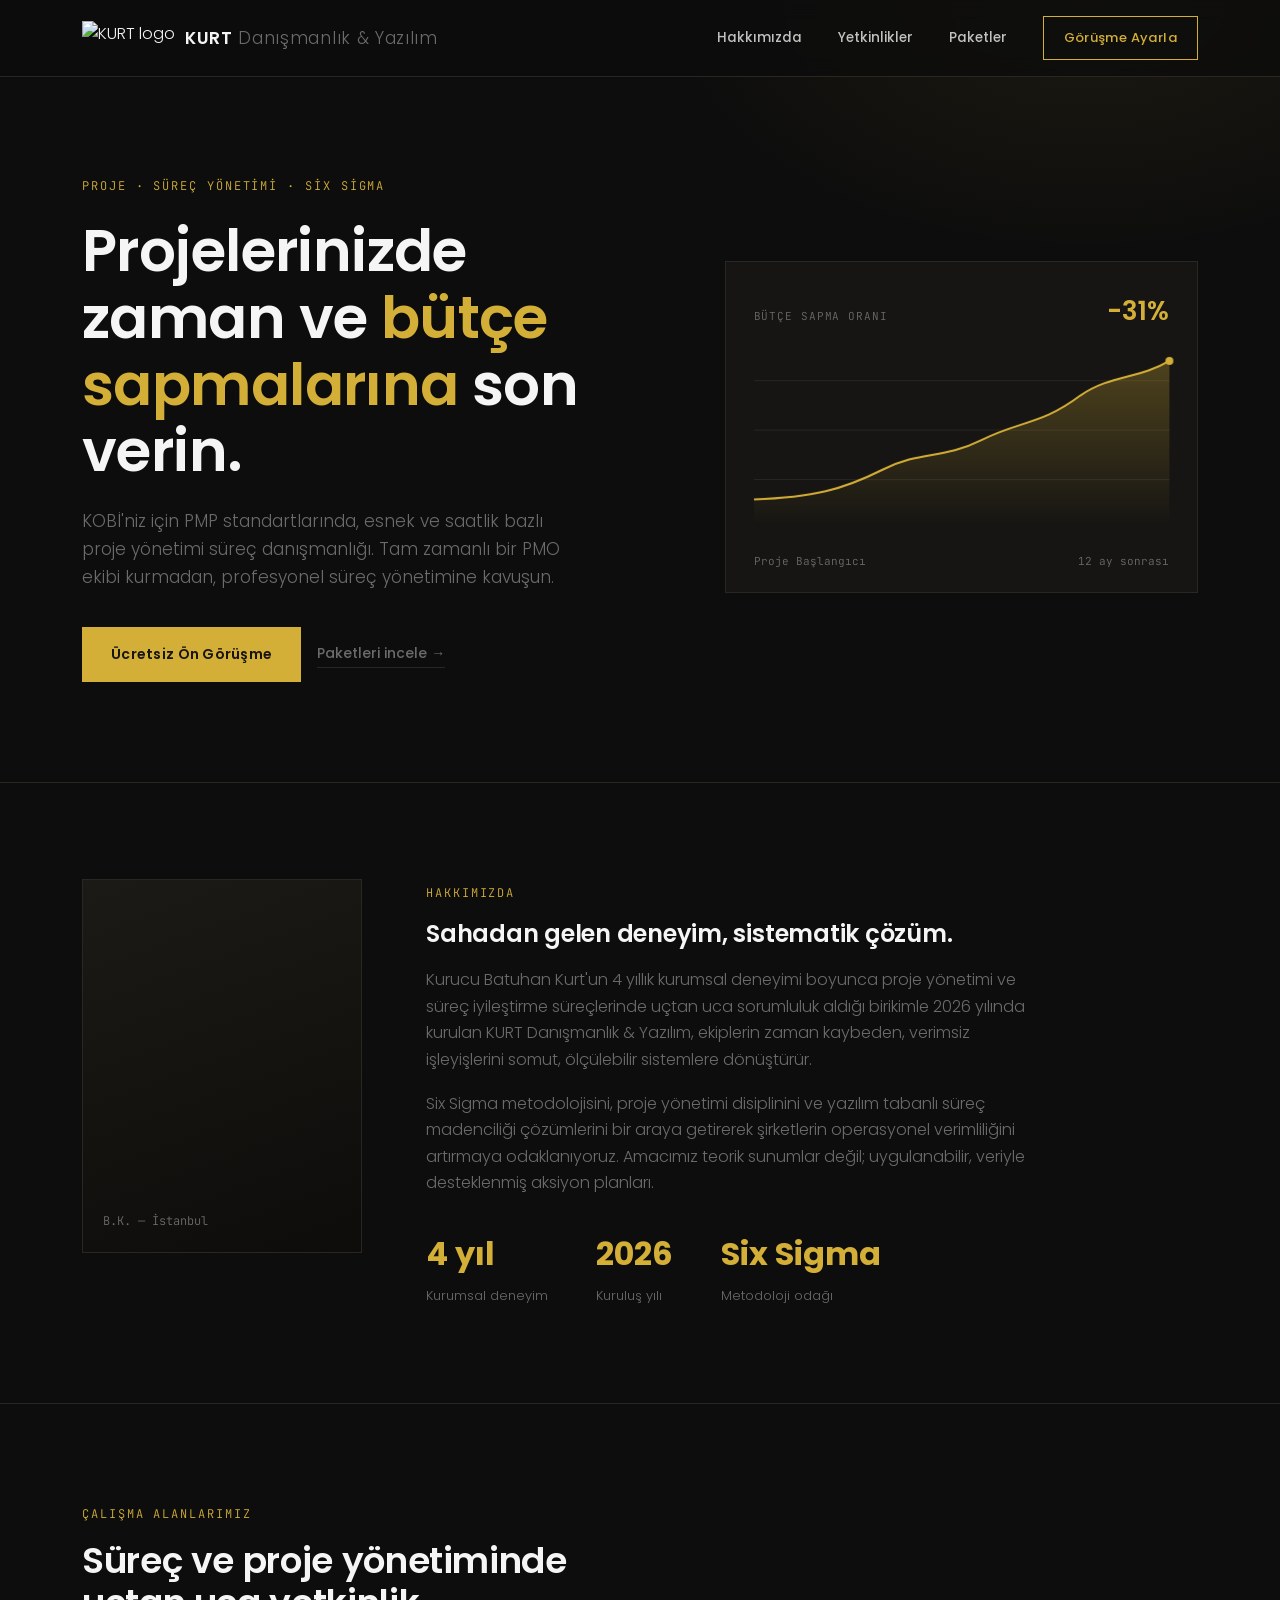
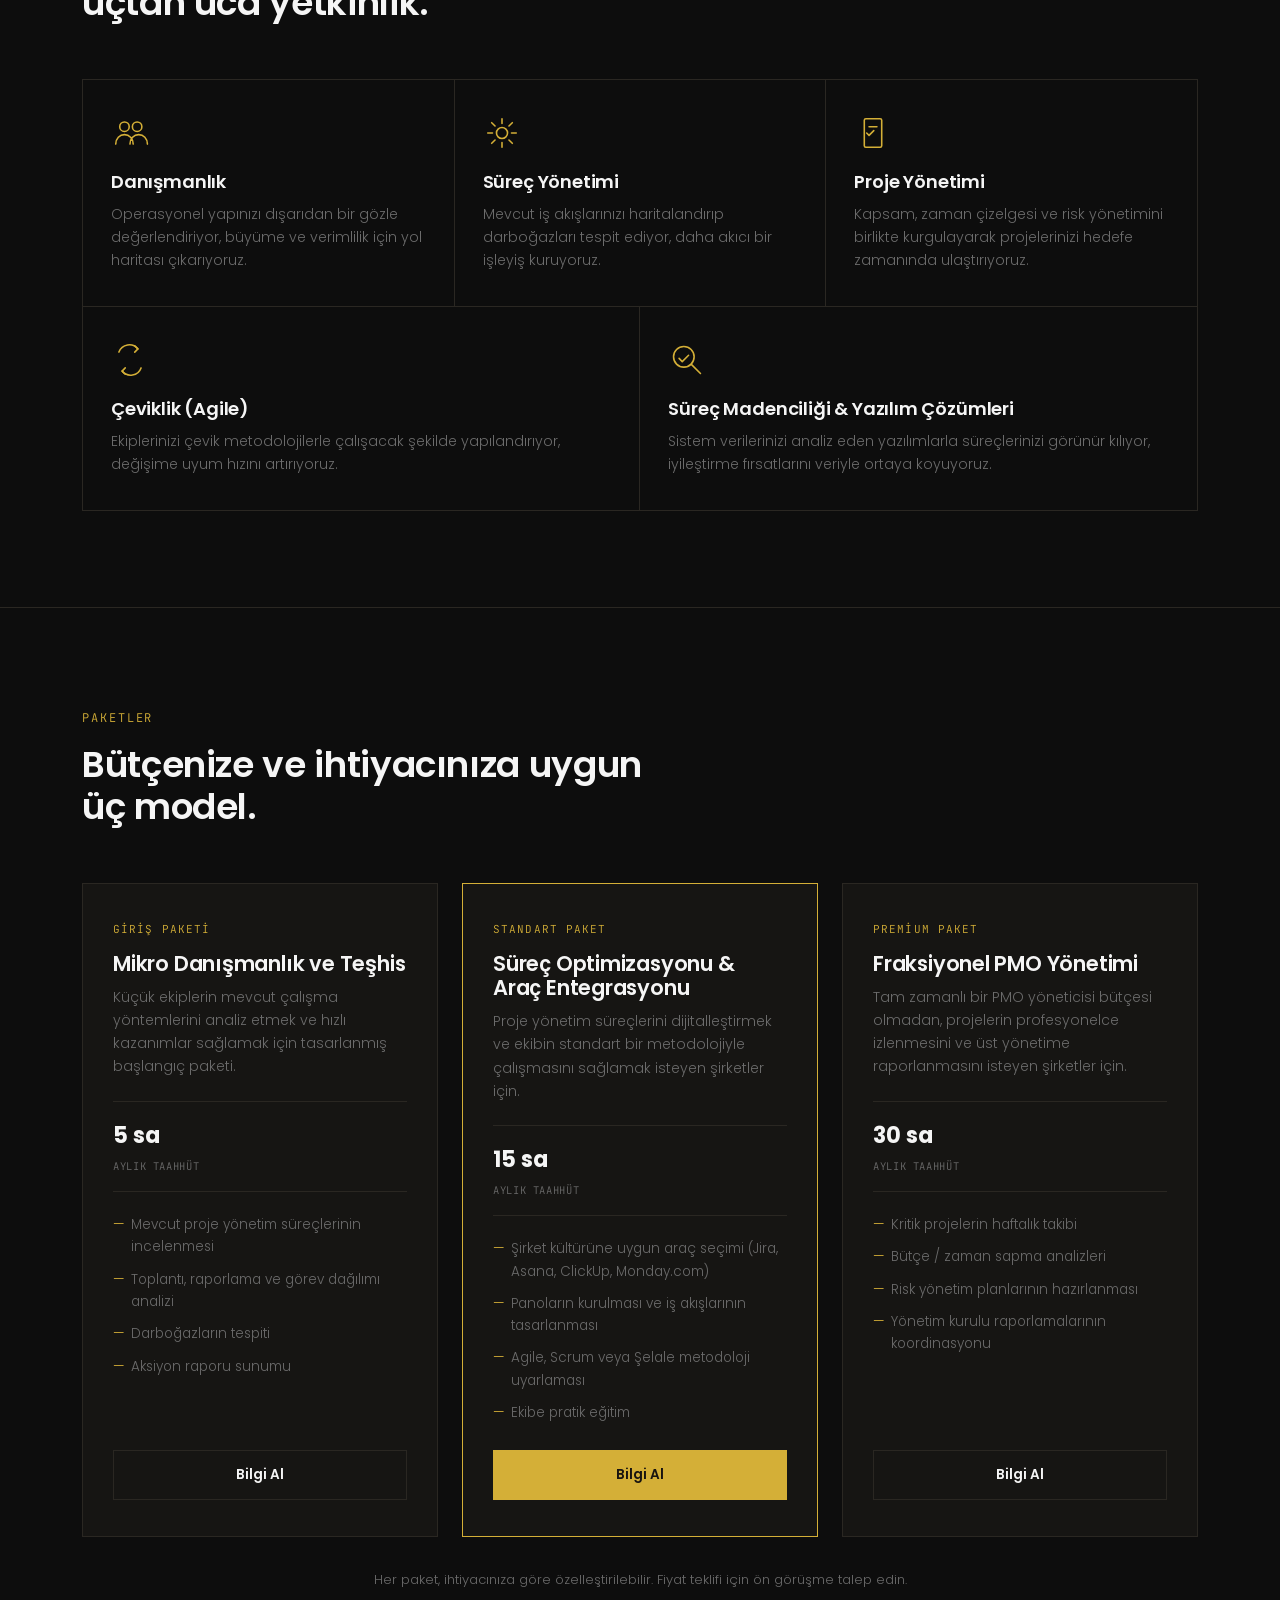
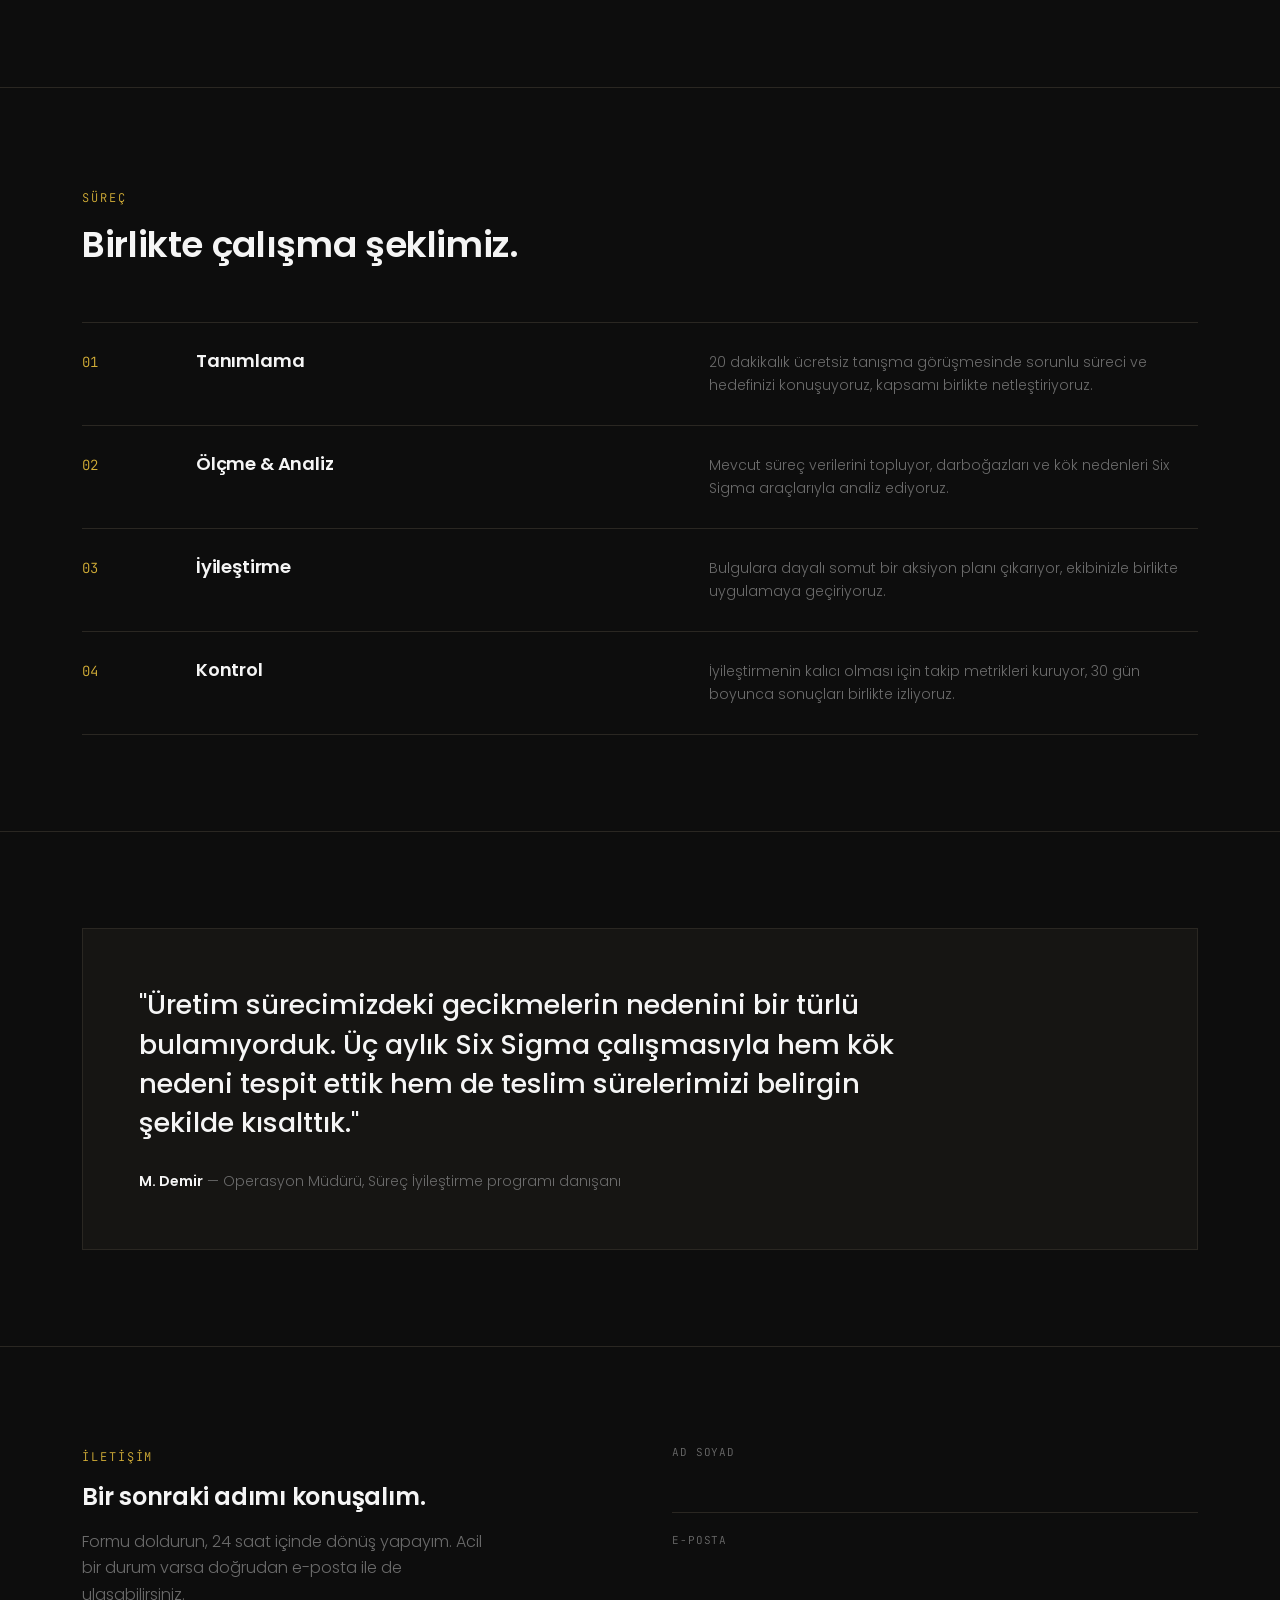
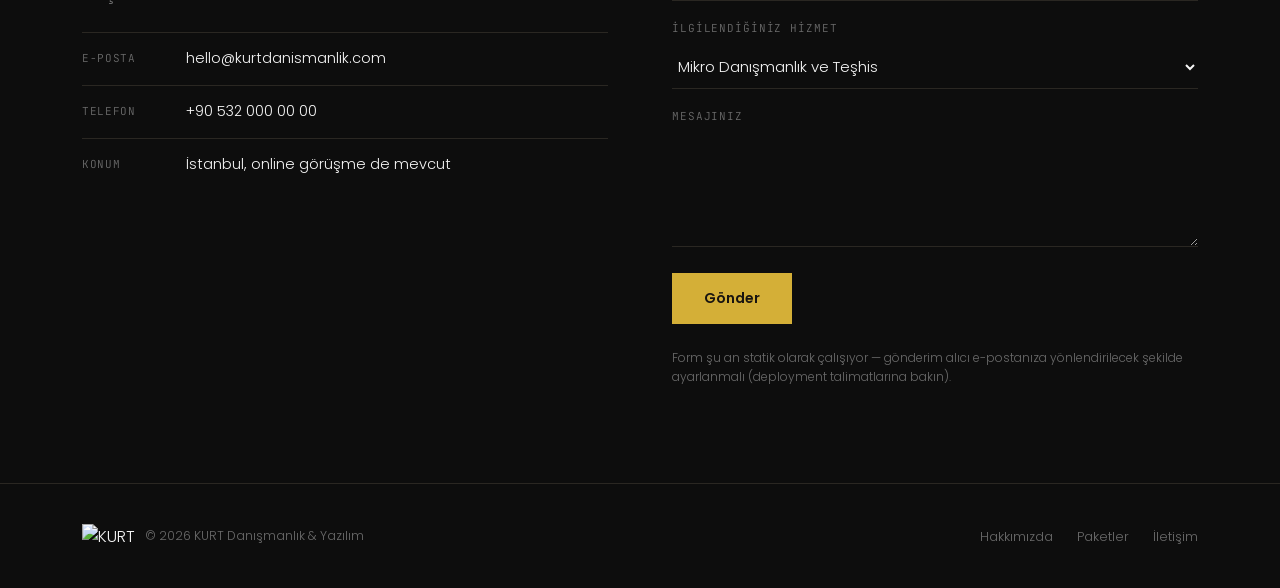
==== index.html @ 6101c5d2 "Add files via upload" ====
<!DOCTYPE html>
<html lang="tr">
<head>
<meta charset="UTF-8">
<meta name="viewport" content="width=device-width, initial-scale=1.0">
<title>KURT Danışmanlık & Yazılım | Proje, Süreç Yönetimi ve Six Sigma</title>
<meta name="description" content="KURT Danışmanlık & Yazılım — süreç yönetimi, proje yönetimi, çeviklik, süreç madenciliği ve yazılım çözümleriyle değer yaratıyoruz.">
<link rel="icon" type="image/png" href="assets/logo-mark.png">
<link rel="preconnect" href="https://fonts.googleapis.com">
<link rel="preconnect" href="https://fonts.gstatic.com" crossorigin>
<link href="https://fonts.googleapis.com/css2?family=Poppins:wght@300;400;500;600;700&family=JetBrains+Mono:wght@400;500&display=swap" rel="stylesheet">
<style>
  :root{
    --gold: #D4AF37;
    --gold-soft: rgba(212,175,55,0.14);
    --black: #0D0D0D;
    --bg-raised: #161513;
    --line: #2a2722;
    --gray: #6B6B6B;
    --white: #F5F5F5;
  }
  *{box-sizing:border-box; margin:0; padding:0;}
  html{scroll-behavior:smooth;}
  body{
    background:var(--black);
    color:var(--white);
    font-family:'Poppins', sans-serif;
    font-weight:300;
    font-size:16px;
    line-height:1.65;
    -webkit-font-smoothing:antialiased;
  }
  ::selection{ background:var(--gold-soft); color:var(--gold); }
  a{ color:inherit; text-decoration:none; }
  img{max-width:100%; display:block;}

  h1,h2,h3{
    font-family:'Poppins', sans-serif;
    font-weight:600;
    letter-spacing:-0.01em;
    line-height:1.15;
  }

  .wrap{ max-width:1180px; margin:0 auto; padding:0 32px; }
  .eyebrow{
    font-family:'JetBrains Mono', monospace;
    font-size:12px;
    letter-spacing:0.16em;
    text-transform:uppercase;
    color:var(--gold);
  }

  header{
    position:fixed; top:0; left:0; right:0; z-index:50;
    backdrop-filter: blur(10px);
    background:rgba(13,13,13,0.82);
    border-bottom:1px solid var(--line);
  }
  header .wrap{
    display:flex; align-items:center; justify-content:space-between;
    height:76px;
  }
  .logo-lockup{ display:flex; align-items:center; gap:10px; height:100%; }
  .logo-lockup img{ height:34px; width:auto; }
  nav{ display:flex; align-items:center; gap:36px; }
  nav a{
    font-size:13.5px; font-weight:500; color:var(--white);
    opacity:0.78;
    transition:opacity .2s;
  }
  nav a:hover{ opacity:1; }
  .nav-cta{
    border:1px solid var(--gold);
    color:var(--gold) !important;
    opacity:1 !important;
    padding:10px 20px;
    font-size:13px;
    letter-spacing:0.03em;
  }
  .nav-cta:hover{ background:var(--gold); color:var(--black) !important; }

  .hero{
    padding:172px 0 100px;
    position:relative;
    overflow:hidden;
    border-bottom:1px solid var(--line);
    background:
      radial-gradient(ellipse 700px 420px at 85% 0%, rgba(212,175,55,0.08), transparent 60%);
  }
  .hero-grid{
    display:grid; grid-template-columns:1.1fr 0.9fr; gap:64px; align-items:center;
  }
  .hero h1{
    font-size:clamp(36px,4.6vw,58px);
    margin:20px 0 22px;
  }
  .hero h1 em{ font-style:normal; color:var(--gold); }
  .hero p.lede{
    color:var(--gray); font-size:17px; max-width:480px; margin-bottom:36px; font-weight:300;
  }
  .btn-row{ display:flex; gap:16px; align-items:center; flex-wrap:wrap; }
  .btn-primary{
    background:var(--gold); color:#181410;
    padding:15px 28px; font-size:14px; font-weight:600;
    letter-spacing:0.02em;
    display:inline-block;
    border:1px solid var(--gold);
    transition:transform .15s, box-shadow .15s;
  }
  .btn-primary:hover{ transform:translateY(-2px); box-shadow:0 8px 22px -8px rgba(212,175,55,0.6); }
  .btn-ghost{ font-size:14px; font-weight:500; color:var(--gray); border-bottom:1px solid var(--line); padding-bottom:2px; }
  .btn-ghost:hover{ color:var(--white); border-color:var(--gray); }

  .traj-card{
    background:var(--bg-raised);
    border:1px solid var(--line);
    padding:28px 28px 22px;
  }
  .traj-head{ display:flex; justify-content:space-between; align-items:baseline; margin-bottom:18px;}
  .traj-head .label{ font-family:'JetBrains Mono',monospace; font-size:11px; color:var(--gray); letter-spacing:0.08em; text-transform:uppercase;}
  .traj-head .val{ font-family:'Poppins',sans-serif; font-weight:600; font-size:26px; color:var(--gold); }
  svg#trajSvg{ width:100%; height:auto; overflow:visible; }
  .traj-path{
    fill:none; stroke:var(--gold); stroke-width:2;
    stroke-dasharray:600; stroke-dashoffset:600;
    animation: draw 2.2s 0.4s cubic-bezier(.4,0,.2,1) forwards;
  }
  .traj-fill{ opacity:0; animation: fadein 1s 1.8s forwards; }
  @keyframes draw{ to{ stroke-dashoffset:0; } }
  @keyframes fadein{ to{ opacity:1; } }
  .traj-dot{ fill:var(--gold); opacity:0; animation: fadein .4s 2.3s forwards; }
  .traj-foot{ display:flex; justify-content:space-between; margin-top:14px; font-family:'JetBrains Mono',monospace; font-size:11px; color:var(--gray); }

  @media (prefers-reduced-motion: reduce){
    .traj-path{ animation:none; stroke-dashoffset:0; }
    .traj-fill, .traj-dot{ animation:none; opacity:1; }
  }

  section{ padding:96px 0; border-bottom:1px solid var(--line); }
  .sec-head{ max-width:560px; margin-bottom:56px; }
  .sec-head h2{ font-size:clamp(26px,3.1vw,36px); margin-top:14px; }

  .about-grid{ display:grid; grid-template-columns:280px 1fr; gap:64px; }
  .about-grid .portrait{
    aspect-ratio:3/4; background:linear-gradient(160deg, #1c1a16, #0d0c0a);
    border:1px solid var(--line);
    display:flex; align-items:flex-end; padding:20px;
    font-family:'JetBrains Mono',monospace; font-size:12px; color:var(--gray);
  }
  .about-copy p{ color:var(--gray); margin-bottom:18px; max-width:620px; font-weight:300; }
  .stat-row{ display:flex; gap:48px; margin-top:32px; flex-wrap:wrap; }
  .stat .num{ font-family:'Poppins',sans-serif; font-weight:700; font-size:32px; color:var(--gold); }
  .stat .lab{ font-size:13px; color:var(--gray); margin-top:4px; }

  .services-grid{
    display:grid; grid-template-columns:repeat(3,1fr); gap:1px;
    background:var(--line); border:1px solid var(--line);
  }
  @media (min-width:881px){
    .services-grid{ grid-template-columns:repeat(6,1fr); }
    .services-grid .service-card:nth-child(1),
    .services-grid .service-card:nth-child(2),
    .services-grid .service-card:nth-child(3){ grid-column: span 2; }
    .services-grid .service-card:nth-child(4),
    .services-grid .service-card:nth-child(5){ grid-column: span 3; }
  }
  .service-card{ background:var(--black); padding:34px 28px; transition:background .25s; }
  .service-card:hover{ background:var(--bg-raised); }
  .service-card .icon{ width:38px; height:38px; margin-bottom:20px; }
  .service-card .icon svg{ width:100%; height:100%; }
  .service-card h3{ font-size:18px; margin-bottom:10px; font-weight:600; }
  .service-card p{ color:var(--gray); font-size:14px; font-weight:300; }

  .packages-grid{
    display:grid; grid-template-columns:repeat(3,1fr); gap:24px;
  }
  .pkg-card{
    border:1px solid var(--line); background:var(--bg-raised);
    padding:36px 30px; display:flex; flex-direction:column;
    transition:border-color .25s, transform .25s;
  }
  .pkg-card:hover{ border-color:var(--gold); transform:translateY(-4px); }
  .pkg-card.featured{ border-color:var(--gold); position:relative; }
  .pkg-card .pkg-tag{
    font-family:'JetBrains Mono',monospace; font-size:11px; letter-spacing:0.1em;
    text-transform:uppercase; color:var(--gold); margin-bottom:14px;
  }
  .pkg-card h3{ font-size:21px; margin-bottom:10px; }
  .pkg-card .pkg-desc{ color:var(--gray); font-size:14px; font-weight:300; margin-bottom:22px; }
  .pkg-card .pkg-meta{
    display:flex; gap:18px; padding:16px 0; border-top:1px solid var(--line); border-bottom:1px solid var(--line);
    margin-bottom:22px;
  }
  .pkg-card .pkg-meta div{ flex:1; }
  .pkg-card .pkg-meta .m-num{ font-family:'Poppins',sans-serif; font-weight:700; font-size:22px; color:var(--white); }
  .pkg-card .pkg-meta .m-lab{ font-family:'JetBrains Mono',monospace; font-size:10.5px; text-transform:uppercase; letter-spacing:0.06em; color:var(--gray); margin-top:4px; }
  .pkg-card ul{ list-style:none; display:flex; flex-direction:column; gap:10px; margin-bottom:26px; flex:1; }
  .pkg-card ul li{ font-size:13.5px; color:var(--gray); font-weight:300; padding-left:18px; position:relative; }
  .pkg-card ul li::before{ content:"—"; position:absolute; left:0; color:var(--gold); }
  .pkg-card .pkg-cta{
    text-align:center; padding:13px 0; font-size:13.5px; font-weight:600;
    border:1px solid var(--line); color:var(--white); transition:all .2s;
  }
  .pkg-card .pkg-cta:hover{ background:var(--gold); border-color:var(--gold); color:#181410; }
  .pkg-card.featured .pkg-cta{ background:var(--gold); border-color:var(--gold); color:#181410; }
  .pkg-note{ margin-top:32px; font-size:13px; color:var(--gray); font-weight:300; text-align:center; }

  @media (max-width:880px){
    .packages-grid{ grid-template-columns:1fr; }
  }

  .proc-row{
    display:grid; grid-template-columns:90px 1fr 1fr; gap:24px;
    padding:28px 0; border-top:1px solid var(--line);
    align-items:start;
  }
  .process-list .proc-row:last-child{ border-bottom:1px solid var(--line); }
  .proc-row .pnum{ font-family:'JetBrains Mono',monospace; color:var(--gold); font-size:14px; }
  .proc-row h3{ font-size:18px; font-weight:600; }
  .proc-row p{ color:var(--gray); font-size:14px; font-weight:300; }

  .testi{ background:var(--bg-raised); border:1px solid var(--line); padding:56px; position:relative; }
  .testi blockquote{
    font-family:'Poppins',sans-serif; font-weight:500; font-size:clamp(20px,2.4vw,27px);
    line-height:1.45; max-width:780px;
  }
  .testi cite{ display:block; margin-top:28px; font-style:normal; font-size:14px; color:var(--gray); font-weight:300; }
  .testi cite b{ color:var(--white); font-weight:600; }

  .contact-grid{ display:grid; grid-template-columns:1fr 1fr; gap:64px; }
  .contact-info p{ color:var(--gray); margin-bottom:24px; max-width:420px; font-weight:300; }
  .contact-info .row{ display:flex; gap:14px; font-size:14.5px; padding:14px 0; border-top:1px solid var(--line); font-weight:300; }
  .contact-info .row span{ color:var(--gray); width:90px; flex-shrink:0; font-family:'JetBrains Mono',monospace; font-size:11px; text-transform:uppercase; letter-spacing:0.06em; padding-top:2px;}

  form{ display:flex; flex-direction:column; gap:18px; }
  .field{ display:flex; flex-direction:column; gap:8px; }
  .field label{ font-family:'JetBrains Mono',monospace; font-size:11px; text-transform:uppercase; letter-spacing:0.08em; color:var(--gray); }
  .field input, .field textarea, .field select{
    background:transparent; border:none; border-bottom:1px solid var(--line);
    color:var(--white); font-family:'Poppins',sans-serif; font-weight:300; font-size:15px;
    padding:10px 2px; outline:none; transition:border-color .2s;
    resize:vertical;
  }
  .field input:focus, .field textarea:focus, .field select:focus{ border-color:var(--gold); }
  .field select{ background:var(--black); }
  form button{
    margin-top:8px; align-self:flex-start;
    background:var(--gold); color:#181410; border:none;
    padding:15px 32px; font-family:'Poppins',sans-serif; font-size:14px; font-weight:600; cursor:pointer;
    transition:transform .15s, box-shadow .15s;
  }
  form button:hover{ transform:translateY(-2px); box-shadow:0 8px 22px -8px rgba(212,175,55,0.6); }
  .form-note{ font-size:12px; color:var(--gray); margin-top:6px; }
  #formMsg{ font-size:13px; margin-top:10px; color:var(--gold); display:none; }

  footer{ padding:40px 0; }
  footer .wrap{ display:flex; justify-content:space-between; align-items:center; flex-wrap:wrap; gap:16px; }
  footer .flogo{ display:flex; align-items:center; gap:10px; }
  footer .flogo img{ height:24px; }
  footer .fnote{ font-size:12.5px; color:var(--gray); font-weight:300; }
  footer .flinks{ display:flex; gap:24px; font-size:13px; color:var(--gray); font-weight:300; }
  footer .flinks a:hover{ color:var(--gold); }

  a:focus-visible, button:focus-visible, input:focus-visible, textarea:focus-visible, select:focus-visible{
    outline:1px solid var(--gold); outline-offset:3px;
  }

  @media (max-width:880px){
    nav{ display:none; }
    .hero-grid{ grid-template-columns:1fr; }
    .about-grid{ grid-template-columns:1fr; }
    .about-grid .portrait{ aspect-ratio:16/9; }
    .services-grid{ grid-template-columns:1fr; }
    .proc-row{ grid-template-columns:1fr; gap:6px; }
    .contact-grid{ grid-template-columns:1fr; }
    section{ padding:64px 0; }
    .hero{ padding:128px 0 64px; }
    .testi{ padding:32px; }
    footer .wrap{ flex-direction:column; align-items:flex-start; }
  }
</style>
</head>
<body>

<header>
  <div class="wrap">
    <a href="#top" class="logo-lockup"><img src="assets/logo-mark.png" alt="KURT logo"><span style="font-weight:600; font-size:17px; letter-spacing:0.04em;">KURT<span style="color:var(--gray); font-weight:300;"> Danışmanlık & Yazılım</span></span></a>
    <nav>
      <a href="#about">Hakkımızda</a>
      <a href="#services">Yetkinlikler</a>
      <a href="#packages">Paketler</a>
      <a href="#contact" class="nav-cta">Görüşme Ayarla</a>
    </nav>
  </div>
</header>

<main id="top">

  <section class="hero">
    <div class="wrap hero-grid">
      <div>
        <span class="eyebrow">Proje · Süreç Yönetimi · Six Sigma</span>
        <h1>Projelerinizde zaman ve <em>bütçe sapmalarına</em> son verin.</h1>
        <p class="lede">KOBİ'niz için PMP standartlarında, esnek ve saatlik bazlı proje yönetimi süreç danışmanlığı. Tam zamanlı bir PMO ekibi kurmadan, profesyonel süreç yönetimine kavuşun.</p>
        <div class="btn-row">
          <a href="#contact" class="btn-primary">Ücretsiz Ön Görüşme</a>
          <a href="#packages" class="btn-ghost">Paketleri incele →</a>
        </div>
      </div>
      <div class="traj-card">
        <div class="traj-head">
          <div><div class="label">Bütçe Sapma Oranı</div></div>
          <div class="val">-31%</div>
        </div>
        <svg id="trajSvg" viewBox="0 0 420 180" preserveAspectRatio="none">
          <defs>
            <linearGradient id="trajGrad" x1="0" y1="0" x2="0" y2="1">
              <stop offset="0%" stop-color="#D4AF37" stop-opacity="0.30"/>
              <stop offset="100%" stop-color="#D4AF37" stop-opacity="0"/>
            </linearGradient>
          </defs>
          <g stroke="#2a2722" stroke-width="1">
            <line x1="0" y1="30" x2="420" y2="30"/>
            <line x1="0" y1="80" x2="420" y2="80"/>
            <line x1="0" y1="130" x2="420" y2="130"/>
          </g>
          <path class="traj-fill" d="M0,150 C60,148 90,140 130,120 C170,100 190,110 230,90 C270,70 290,75 330,45 C360,24 390,28 420,10 L420,180 L0,180 Z" fill="url(#trajGrad)"/>
          <path class="traj-path" d="M0,150 C60,148 90,140 130,120 C170,100 190,110 230,90 C270,70 290,75 330,45 C360,24 390,28 420,10"/>
          <circle class="traj-dot" cx="420" cy="10" r="4"/>
        </svg>
        <div class="traj-foot">
          <span>Proje Başlangıcı</span>
          <span>12 ay sonrası</span>
        </div>
      </div>
    </div>
  </section>

  <section id="about">
    <div class="wrap about-grid">
      <div class="portrait">B.K. — İstanbul</div>
      <div class="about-copy">
        <span class="eyebrow">Hakkımızda</span>
        <h2 style="margin:14px 0 20px;">Sahadan gelen deneyim, sistematik çözüm.</h2>
        <p>Kurucu Batuhan Kurt'un 4 yıllık kurumsal deneyimi boyunca proje yönetimi ve süreç iyileştirme süreçlerinde uçtan uca sorumluluk aldığı birikimle 2026 yılında kurulan KURT Danışmanlık & Yazılım, ekiplerin zaman kaybeden, verimsiz işleyişlerini somut, ölçülebilir sistemlere dönüştürür.</p>
        <p>Six Sigma metodolojisini, proje yönetimi disiplinini ve yazılım tabanlı süreç madenciliği çözümlerini bir araya getirerek şirketlerin operasyonel verimliliğini artırmaya odaklanıyoruz. Amacımız teorik sunumlar değil; uygulanabilir, veriyle desteklenmiş aksiyon planları.</p>
        <div class="stat-row">
          <div class="stat"><div class="num">4 yıl</div><div class="lab">Kurumsal deneyim</div></div>
          <div class="stat"><div class="num">2026</div><div class="lab">Kuruluş yılı</div></div>
          <div class="stat"><div class="num">Six Sigma</div><div class="lab">Metodoloji odağı</div></div>
        </div>
      </div>
    </div>
  </section>

  <section id="services">
    <div class="wrap">
      <div class="sec-head">
        <span class="eyebrow">Çalışma Alanlarımız</span>
        <h2>Süreç ve proje yönetiminde uçtan uca yetkinlik.</h2>
      </div>
      <div class="services-grid">
        <div class="service-card">
          <div class="icon"><svg viewBox="0 0 48 48" fill="none" stroke="#D4AF37" stroke-width="2"><circle cx="17" cy="16" r="6"/><circle cx="33" cy="16" r="6"/><path d="M6 38c0-7 5-12 11-12s11 5 11 12M24 38c0-7 5-12 11-12s11 5 11 12" stroke-linecap="round"/></svg></div>
          <h3>Danışmanlık</h3>
          <p>Operasyonel yapınızı dışarıdan bir gözle değerlendiriyor, büyüme ve verimlilik için yol haritası çıkarıyoruz.</p>
        </div>
        <div class="service-card">
          <div class="icon"><svg viewBox="0 0 48 48" fill="none" stroke="#D4AF37" stroke-width="2"><circle cx="24" cy="24" r="7"/><path d="M24 6v6M24 36v6M6 24h6M36 24h6M11 11l4.2 4.2M32.8 32.8 37 37M37 11l-4.2 4.2M15.2 32.8 11 37" stroke-linecap="round"/></svg></div>
          <h3>Süreç Yönetimi</h3>
          <p>Mevcut iş akışlarınızı haritalandırıp darboğazları tespit ediyor, daha akıcı bir işleyiş kuruyoruz.</p>
        </div>
        <div class="service-card">
          <div class="icon"><svg viewBox="0 0 48 48" fill="none" stroke="#D4AF37" stroke-width="2"><rect x="13" y="6" width="22" height="36" rx="2"/><path d="M19 16h10M16 24l3 3 6-6" stroke-linecap="round" stroke-linejoin="round"/></svg></div>
          <h3>Proje Yönetimi</h3>
          <p>Kapsam, zaman çizelgesi ve risk yönetimini birlikte kurgulayarak projelerinizi hedefe zamanında ulaştırıyoruz.</p>
        </div>
        <div class="service-card">
          <div class="icon"><svg viewBox="0 0 48 48" fill="none" stroke="#D4AF37" stroke-width="2"><path d="M10 14a14 14 0 0 1 24-4M38 34a14 14 0 0 1-24 4" stroke-linecap="round"/><path d="M30 6l4 4-4 4M18 42l-4-4 4-4" stroke-linecap="round" stroke-linejoin="round"/></svg></div>
          <h3>Çeviklik (Agile)</h3>
          <p>Ekiplerinizi çevik metodolojilerle çalışacak şekilde yapılandırıyor, değişime uyum hızını artırıyoruz.</p>
        </div>
        <div class="service-card">
          <div class="icon"><svg viewBox="0 0 48 48" fill="none" stroke="#D4AF37" stroke-width="2"><circle cx="20" cy="20" r="13"/><path d="M29.5 29.5 41 41" stroke-linecap="round"/><path d="M14 22l4 4 8-8" stroke-linecap="round" stroke-linejoin="round"/></svg></div>
          <h3>Süreç Madenciliği & Yazılım Çözümleri</h3>
          <p>Sistem verilerinizi analiz eden yazılımlarla süreçlerinizi görünür kılıyor, iyileştirme fırsatlarını veriyle ortaya koyuyoruz.</p>
        </div>
      </div>
    </div>
  </section>

  <section id="packages">
    <div class="wrap">
      <div class="sec-head">
        <span class="eyebrow">Paketler</span>
        <h2>Bütçenize ve ihtiyacınıza uygun üç model.</h2>
      </div>
      <div class="packages-grid">

        <div class="pkg-card">
          <div class="pkg-tag">Giriş Paketi</div>
          <h3>Mikro Danışmanlık ve Teşhis</h3>
          <p class="pkg-desc">Küçük ekiplerin mevcut çalışma yöntemlerini analiz etmek ve hızlı kazanımlar sağlamak için tasarlanmış başlangıç paketi.</p>
          <div class="pkg-meta">
            <div><div class="m-num">5 sa</div><div class="m-lab">Aylık Taahhüt</div></div>
          </div>
          <ul>
            <li>Mevcut proje yönetim süreçlerinin incelenmesi</li>
            <li>Toplantı, raporlama ve görev dağılımı analizi</li>
            <li>Darboğazların tespiti</li>
            <li>Aksiyon raporu sunumu</li>
          </ul>
          <a href="#contact" class="pkg-cta">Bilgi Al</a>
        </div>

        <div class="pkg-card featured">
          <div class="pkg-tag">Standart Paket</div>
          <h3>Süreç Optimizasyonu & Araç Entegrasyonu</h3>
          <p class="pkg-desc">Proje yönetim süreçlerini dijitalleştirmek ve ekibin standart bir metodolojiyle çalışmasını sağlamak isteyen şirketler için.</p>
          <div class="pkg-meta">
            <div><div class="m-num">15 sa</div><div class="m-lab">Aylık Taahhüt</div></div>
          </div>
          <ul>
            <li>Şirket kültürüne uygun araç seçimi (Jira, Asana, ClickUp, Monday.com)</li>
            <li>Panoların kurulması ve iş akışlarının tasarlanması</li>
            <li>Agile, Scrum veya Şelale metodoloji uyarlaması</li>
            <li>Ekibe pratik eğitim</li>
          </ul>
          <a href="#contact" class="pkg-cta">Bilgi Al</a>
        </div>

        <div class="pkg-card">
          <div class="pkg-tag">Premium Paket</div>
          <h3>Fraksiyonel PMO Yönetimi</h3>
          <p class="pkg-desc">Tam zamanlı bir PMO yöneticisi bütçesi olmadan, projelerin profesyonelce izlenmesini ve üst yönetime raporlanmasını isteyen şirketler için.</p>
          <div class="pkg-meta">
            <div><div class="m-num">30 sa</div><div class="m-lab">Aylık Taahhüt</div></div>
          </div>
          <ul>
            <li>Kritik projelerin haftalık takibi</li>
            <li>Bütçe / zaman sapma analizleri</li>
            <li>Risk yönetim planlarının hazırlanması</li>
            <li>Yönetim kurulu raporlamalarının koordinasyonu</li>
          </ul>
          <a href="#contact" class="pkg-cta">Bilgi Al</a>
        </div>

      </div>
      <p class="pkg-note">Her paket, ihtiyacınıza göre özelleştirilebilir. Fiyat teklifi için ön görüşme talep edin.</p>
    </div>
  </section>

  <section id="process">
    <div class="wrap">
      <div class="sec-head">
        <span class="eyebrow">Süreç</span>
        <h2>Birlikte çalışma şeklimiz.</h2>
      </div>
      <div class="process-list">
        <div class="proc-row">
          <div class="pnum">01</div>
          <h3>Tanımlama</h3>
          <p>20 dakikalık ücretsiz tanışma görüşmesinde sorunlu süreci ve hedefinizi konuşuyoruz, kapsamı birlikte netleştiriyoruz.</p>
        </div>
        <div class="proc-row">
          <div class="pnum">02</div>
          <h3>Ölçme & Analiz</h3>
          <p>Mevcut süreç verilerini topluyor, darboğazları ve kök nedenleri Six Sigma araçlarıyla analiz ediyoruz.</p>
        </div>
        <div class="proc-row">
          <div class="pnum">03</div>
          <h3>İyileştirme</h3>
          <p>Bulgulara dayalı somut bir aksiyon planı çıkarıyor, ekibinizle birlikte uygulamaya geçiriyoruz.</p>
        </div>
        <div class="proc-row">
          <div class="pnum">04</div>
          <h3>Kontrol</h3>
          <p>İyileştirmenin kalıcı olması için takip metrikleri kuruyor, 30 gün boyunca sonuçları birlikte izliyoruz.</p>
        </div>
      </div>
    </div>
  </section>

  <section>
    <div class="wrap">
      <div class="testi">
        <blockquote>"Üretim sürecimizdeki gecikmelerin nedenini bir türlü bulamıyorduk. Üç aylık Six Sigma çalışmasıyla hem kök nedeni tespit ettik hem de teslim sürelerimizi belirgin şekilde kısalttık."</blockquote>
        <cite><b>M. Demir</b> — Operasyon Müdürü, Süreç İyileştirme programı danışanı</cite>
      </div>
    </div>
  </section>

  <section id="contact">
    <div class="wrap contact-grid">
      <div class="contact-info">
        <span class="eyebrow">İletişim</span>
        <h2 style="margin:14px 0 18px;">Bir sonraki adımı konuşalım.</h2>
        <p>Formu doldurun, 24 saat içinde dönüş yapayım. Acil bir durum varsa doğrudan e-posta ile de ulaşabilirsiniz.</p>
        <div class="row"><span>E-posta</span> hello@kurtdanismanlik.com</div>
        <div class="row"><span>Telefon</span> +90 532 000 00 00</div>
        <div class="row"><span>Konum</span> İstanbul, online görüşme de mevcut</div>
      </div>
      <form id="contactForm">
        <div class="field">
          <label for="name">Ad Soyad</label>
          <input id="name" name="name" type="text" required>
        </div>
        <div class="field">
          <label for="email">E-posta</label>
          <input id="email" name="email" type="email" required>
        </div>
        <div class="field">
          <label for="program">İlgilendiğiniz hizmet</label>
          <select id="program" name="program">
            <option>Mikro Danışmanlık ve Teşhis</option>
            <option>Süreç Optimizasyonu & Araç Entegrasyonu</option>
            <option>Fraksiyonel PMO Yönetimi</option>
            <option>Henüz emin değilim</option>
          </select>
        </div>
        <div class="field">
          <label for="msg">Mesajınız</label>
          <textarea id="msg" name="msg" rows="4" required></textarea>
        </div>
        <button type="submit">Gönder</button>
        <div class="form-note">Form şu an statik olarak çalışıyor — gönderim alıcı e-postanıza yönlendirilecek şekilde ayarlanmalı (deployment talimatlarına bakın).</div>
        <div id="formMsg">Teşekkürler! Mesajınız alındı, en kısa sürede dönüş yapacağız.</div>
      </form>
    </div>
  </section>

</main>

<footer>
  <div class="wrap">
    <div class="flogo"><img src="assets/logo-mark.png" alt="KURT"><span class="fnote">© 2026 KURT Danışmanlık & Yazılım</span></div>
    <div class="flinks">
      <a href="#about">Hakkımızda</a>
      <a href="#packages">Paketler</a>
      <a href="#contact">İletişim</a>
    </div>
  </div>
</footer>

<script>
  const form = document.getElementById('contactForm');
  const msg = document.getElementById('formMsg');
  form.addEventListener('submit', function(e){
    e.preventDefault();
    msg.style.display = 'block';
    form.reset();
  });
</script>

</body>
</html>
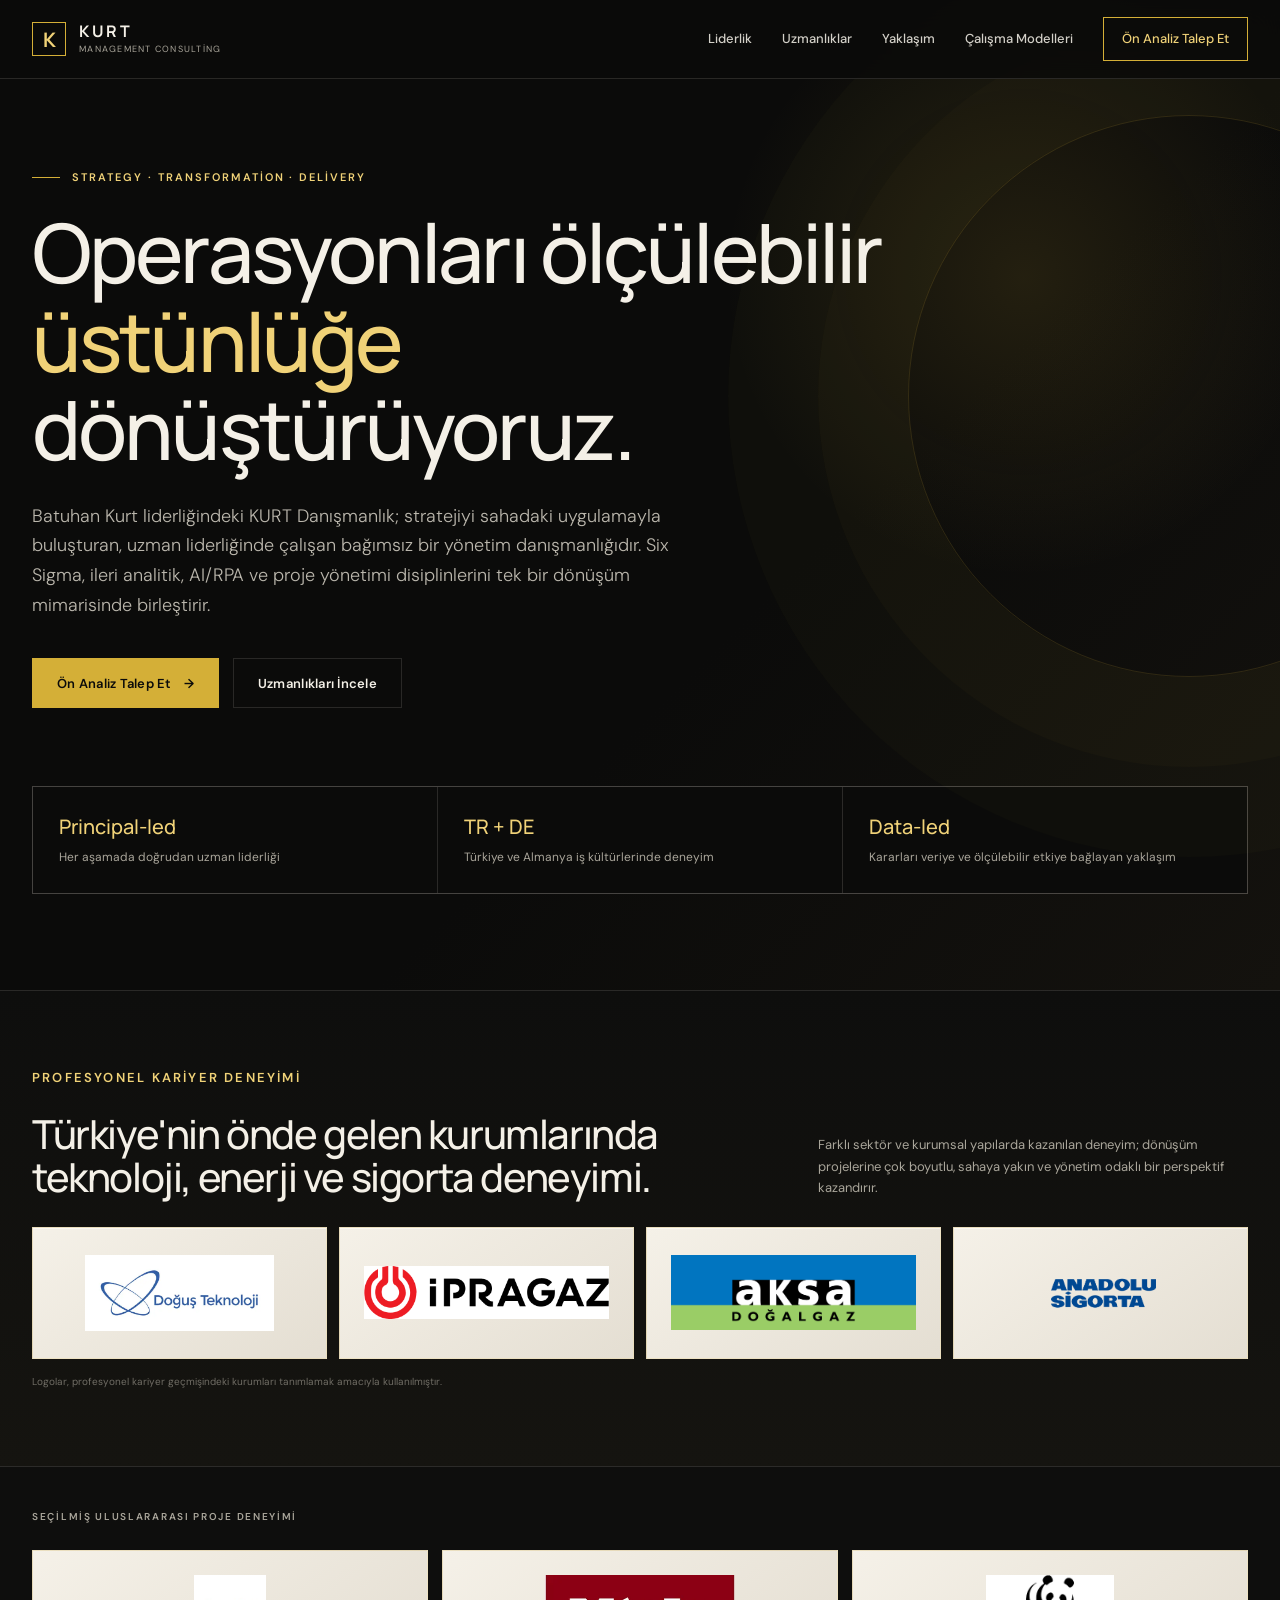
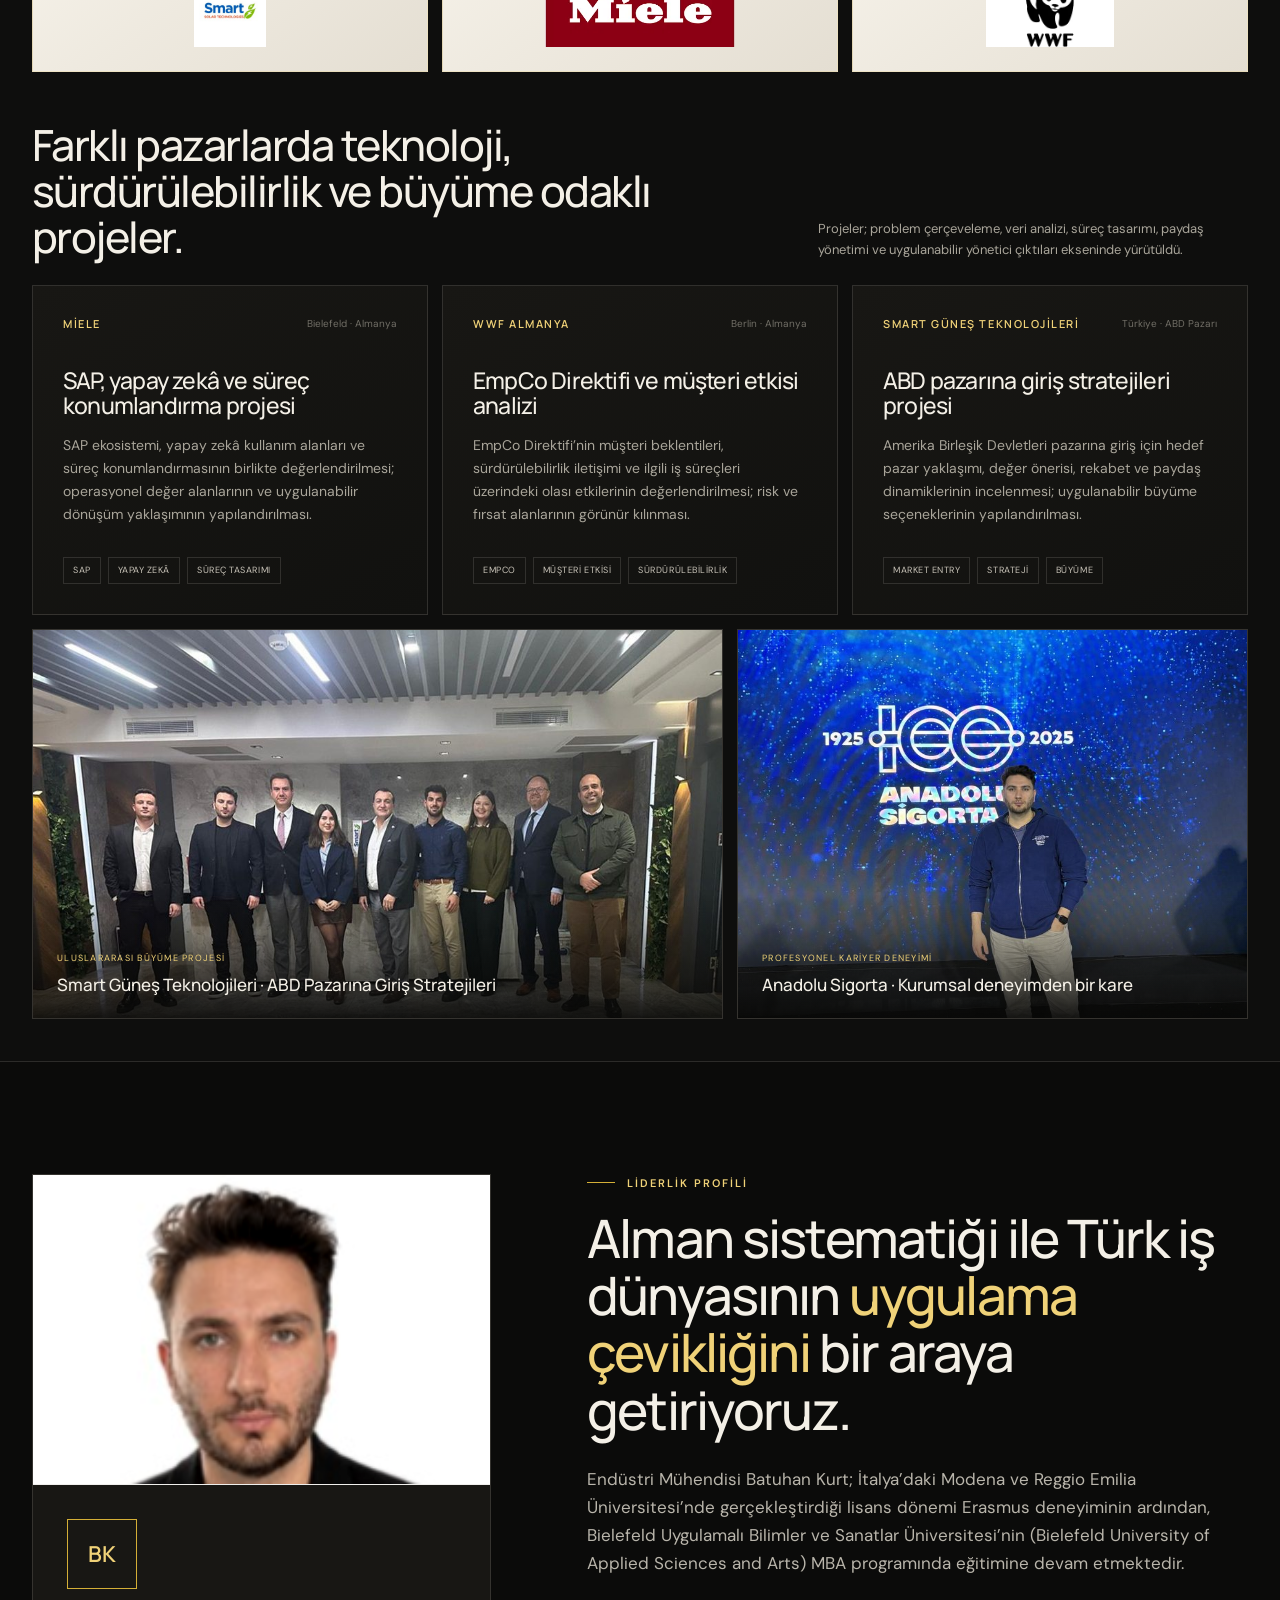
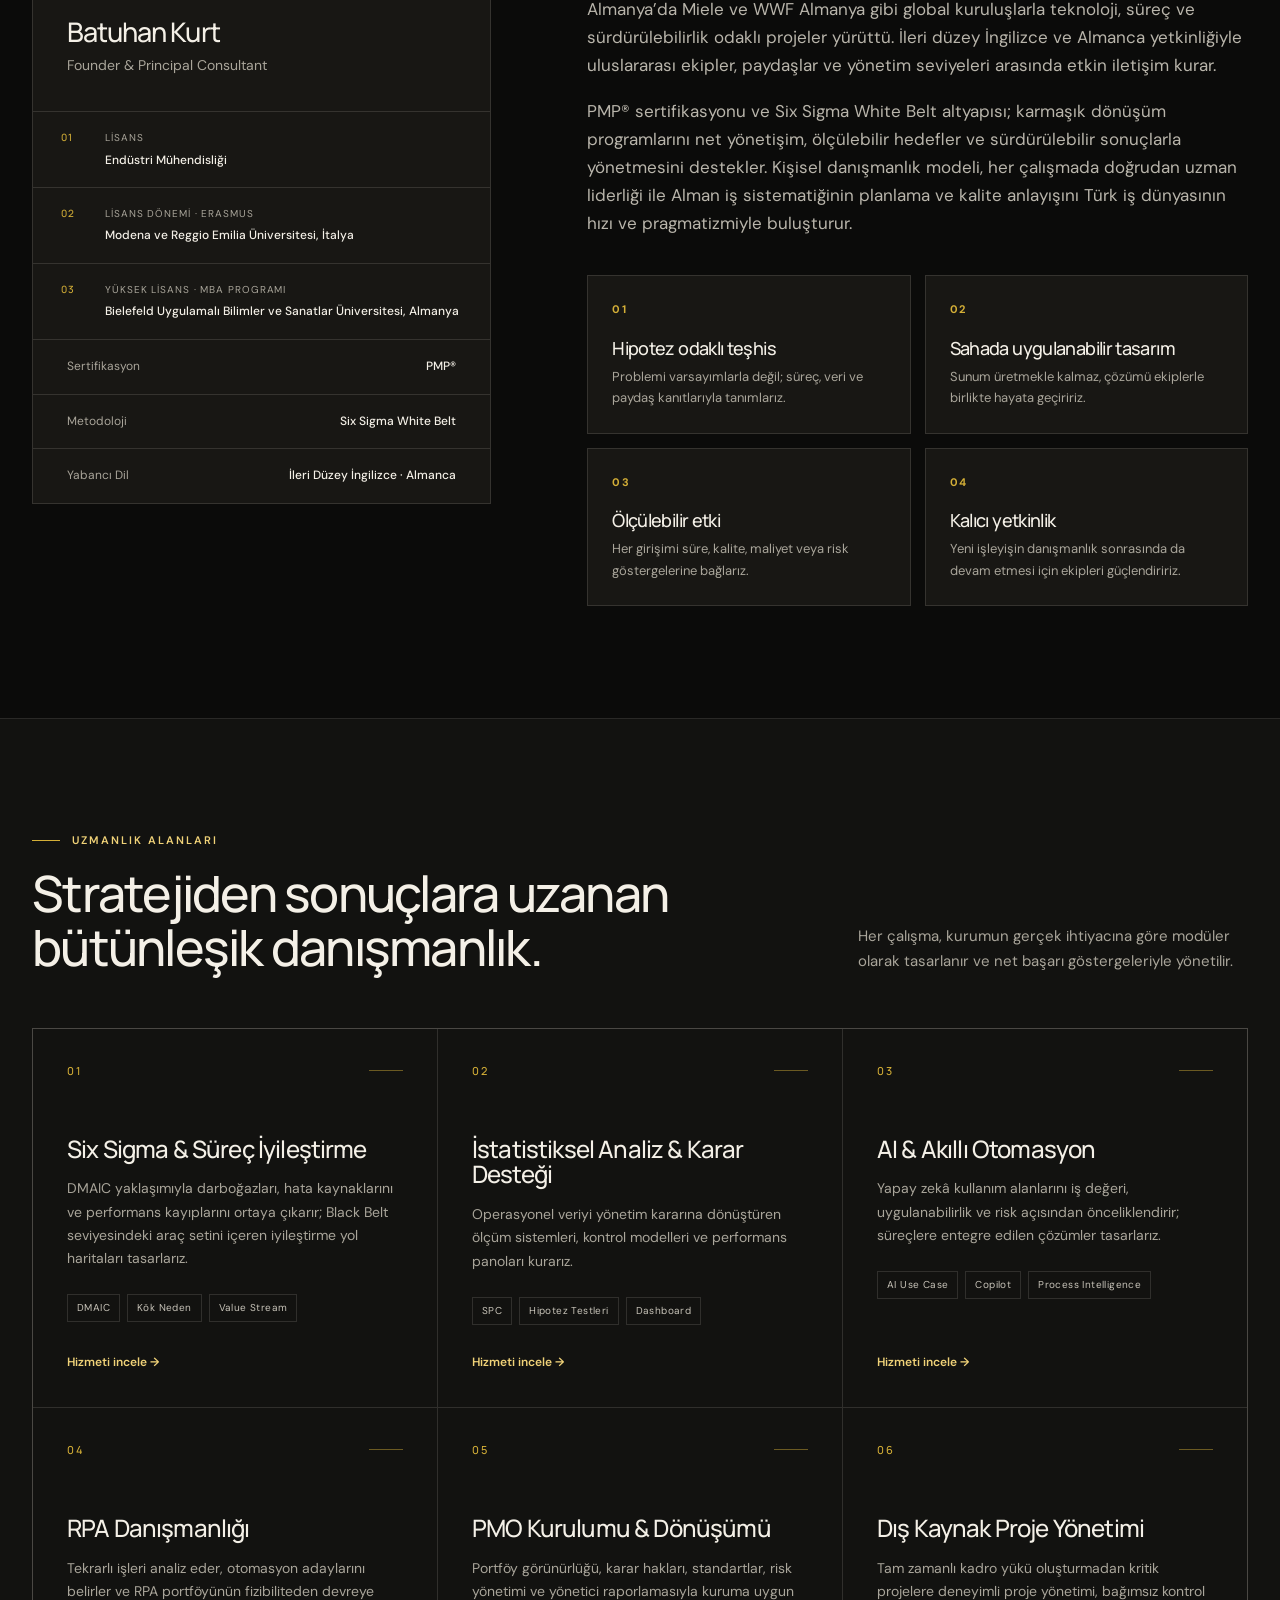
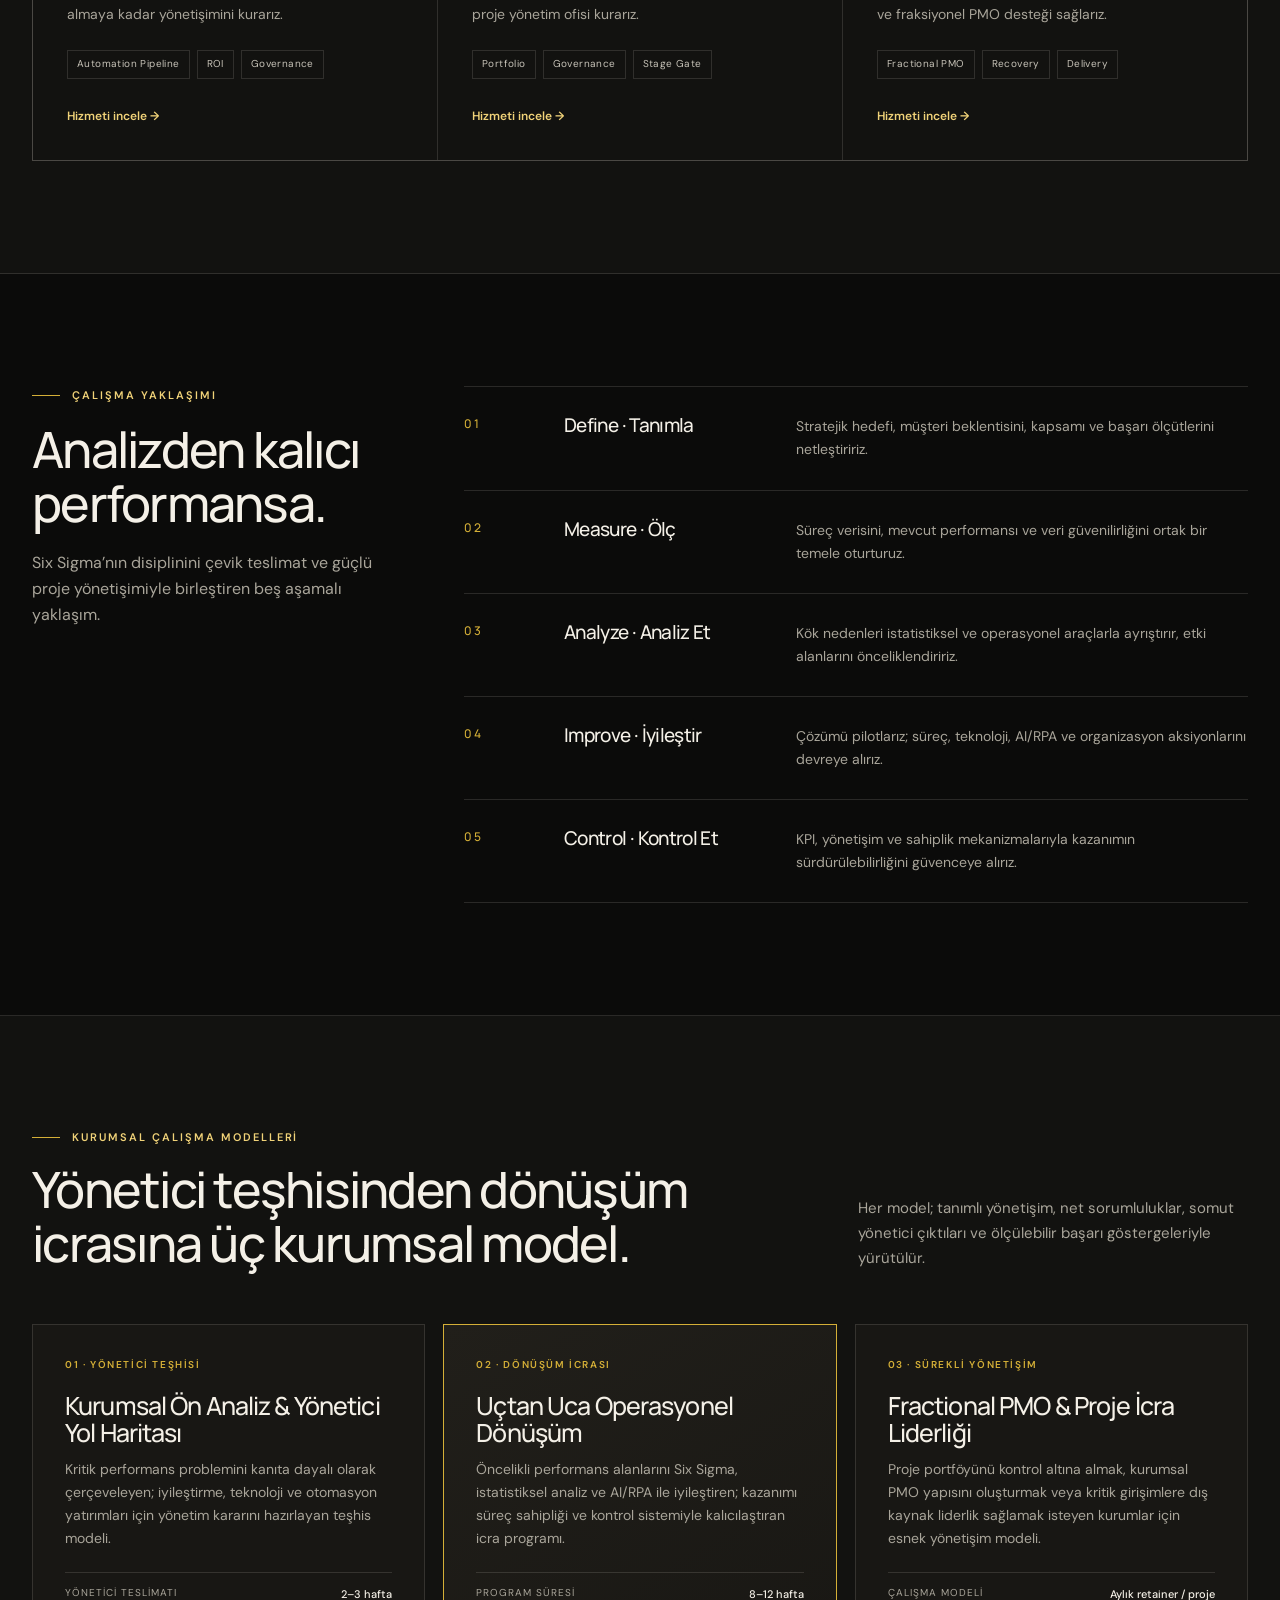
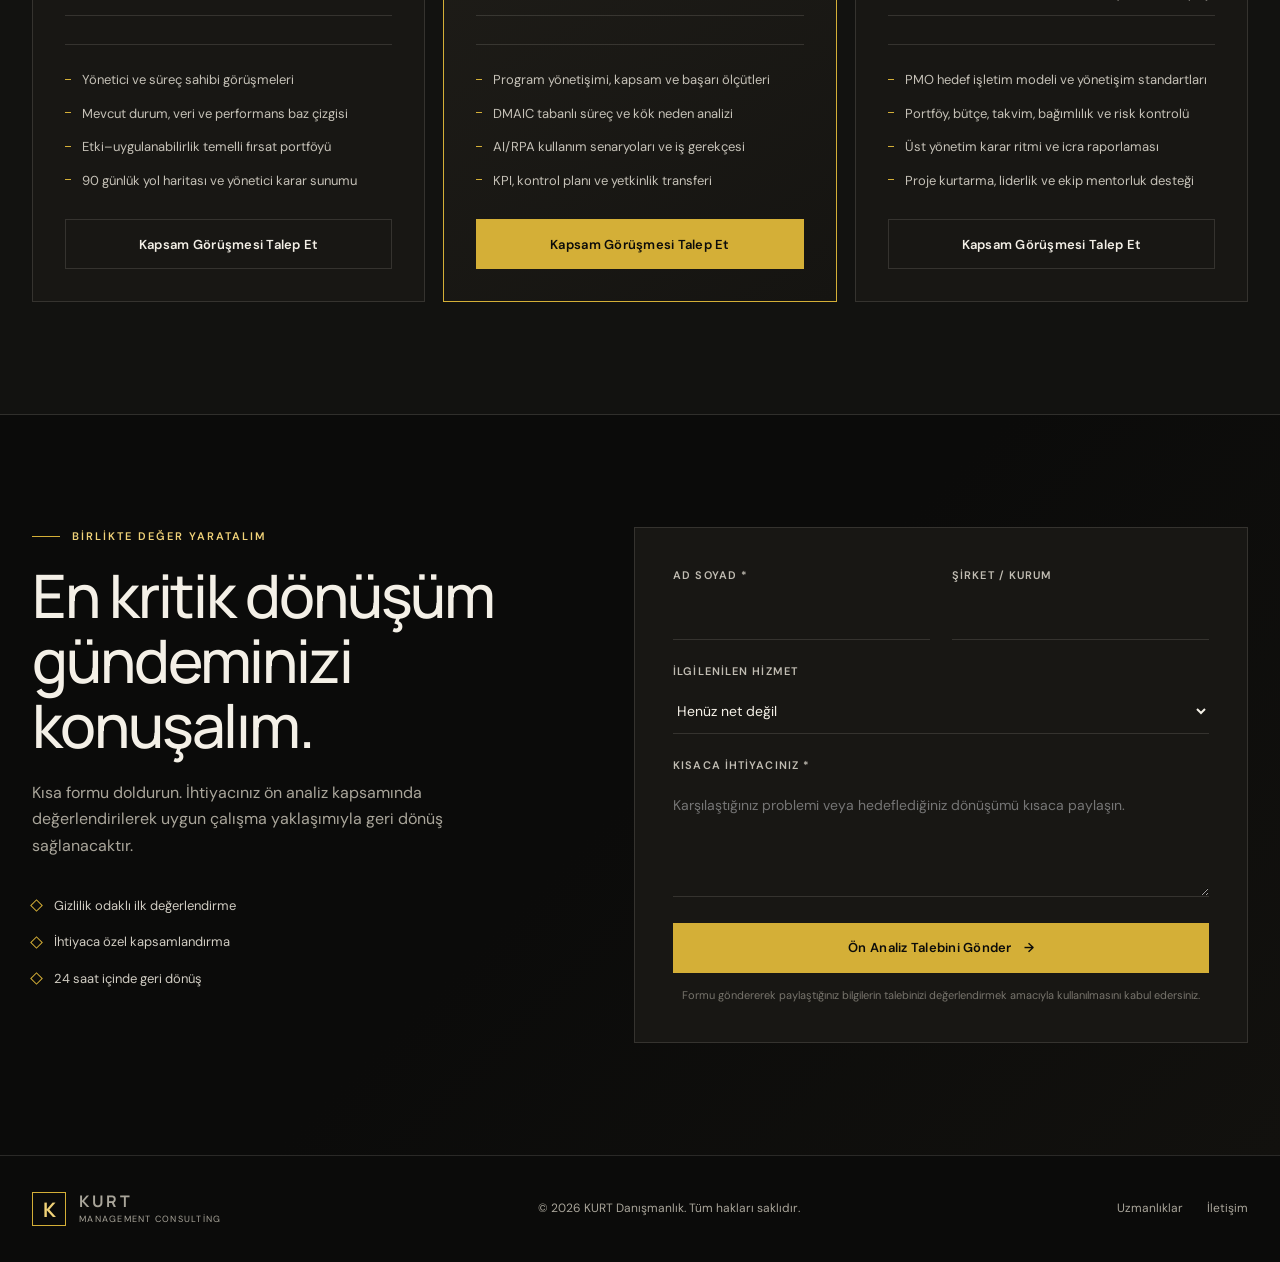
==== commit 51df359c: "Add files via upload" ====
--- a/index.html
+++ b/index.html
@@ -1,556 +1,529 @@
 <!DOCTYPE html>
 <html lang="tr">
 <head>
-<meta charset="UTF-8">
-<meta name="viewport" content="width=device-width, initial-scale=1.0">
-<title>KURT Danışmanlık & Yazılım | Proje, Süreç Yönetimi ve Six Sigma</title>
-<meta name="description" content="KURT Danışmanlık & Yazılım — süreç yönetimi, proje yönetimi, çeviklik, süreç madenciliği ve yazılım çözümleriyle değer yaratıyoruz.">
-<link rel="icon" type="image/png" href="assets/logo-mark.png">
-<link rel="preconnect" href="https://fonts.googleapis.com">
-<link rel="preconnect" href="https://fonts.gstatic.com" crossorigin>
-<link href="https://fonts.googleapis.com/css2?family=Poppins:wght@300;400;500;600;700&family=JetBrains+Mono:wght@400;500&display=swap" rel="stylesheet">
-<style>
-  :root{
-    --gold: #D4AF37;
-    --gold-soft: rgba(212,175,55,0.14);
-    --black: #0D0D0D;
-    --bg-raised: #161513;
-    --line: #2a2722;
-    --gray: #6B6B6B;
-    --white: #F5F5F5;
-  }
-  *{box-sizing:border-box; margin:0; padding:0;}
-  html{scroll-behavior:smooth;}
-  body{
-    background:var(--black);
-    color:var(--white);
-    font-family:'Poppins', sans-serif;
-    font-weight:300;
-    font-size:16px;
-    line-height:1.65;
-    -webkit-font-smoothing:antialiased;
-  }
-  ::selection{ background:var(--gold-soft); color:var(--gold); }
-  a{ color:inherit; text-decoration:none; }
-  img{max-width:100%; display:block;}
-
-  h1,h2,h3{
-    font-family:'Poppins', sans-serif;
-    font-weight:600;
-    letter-spacing:-0.01em;
-    line-height:1.15;
-  }
-
-  .wrap{ max-width:1180px; margin:0 auto; padding:0 32px; }
-  .eyebrow{
-    font-family:'JetBrains Mono', monospace;
-    font-size:12px;
-    letter-spacing:0.16em;
-    text-transform:uppercase;
-    color:var(--gold);
-  }
-
-  header{
-    position:fixed; top:0; left:0; right:0; z-index:50;
-    backdrop-filter: blur(10px);
-    background:rgba(13,13,13,0.82);
-    border-bottom:1px solid var(--line);
-  }
-  header .wrap{
-    display:flex; align-items:center; justify-content:space-between;
-    height:76px;
-  }
-  .logo-lockup{ display:flex; align-items:center; gap:10px; height:100%; }
-  .logo-lockup img{ height:34px; width:auto; }
-  nav{ display:flex; align-items:center; gap:36px; }
-  nav a{
-    font-size:13.5px; font-weight:500; color:var(--white);
-    opacity:0.78;
-    transition:opacity .2s;
-  }
-  nav a:hover{ opacity:1; }
-  .nav-cta{
-    border:1px solid var(--gold);
-    color:var(--gold) !important;
-    opacity:1 !important;
-    padding:10px 20px;
-    font-size:13px;
-    letter-spacing:0.03em;
-  }
-  .nav-cta:hover{ background:var(--gold); color:var(--black) !important; }
-
-  .hero{
-    padding:172px 0 100px;
-    position:relative;
-    overflow:hidden;
-    border-bottom:1px solid var(--line);
-    background:
-      radial-gradient(ellipse 700px 420px at 85% 0%, rgba(212,175,55,0.08), transparent 60%);
-  }
-  .hero-grid{
-    display:grid; grid-template-columns:1.1fr 0.9fr; gap:64px; align-items:center;
-  }
-  .hero h1{
-    font-size:clamp(36px,4.6vw,58px);
-    margin:20px 0 22px;
-  }
-  .hero h1 em{ font-style:normal; color:var(--gold); }
-  .hero p.lede{
-    color:var(--gray); font-size:17px; max-width:480px; margin-bottom:36px; font-weight:300;
-  }
-  .btn-row{ display:flex; gap:16px; align-items:center; flex-wrap:wrap; }
-  .btn-primary{
-    background:var(--gold); color:#181410;
-    padding:15px 28px; font-size:14px; font-weight:600;
-    letter-spacing:0.02em;
-    display:inline-block;
-    border:1px solid var(--gold);
-    transition:transform .15s, box-shadow .15s;
-  }
-  .btn-primary:hover{ transform:translateY(-2px); box-shadow:0 8px 22px -8px rgba(212,175,55,0.6); }
-  .btn-ghost{ font-size:14px; font-weight:500; color:var(--gray); border-bottom:1px solid var(--line); padding-bottom:2px; }
-  .btn-ghost:hover{ color:var(--white); border-color:var(--gray); }
-
-  .traj-card{
-    background:var(--bg-raised);
-    border:1px solid var(--line);
-    padding:28px 28px 22px;
-  }
-  .traj-head{ display:flex; justify-content:space-between; align-items:baseline; margin-bottom:18px;}
-  .traj-head .label{ font-family:'JetBrains Mono',monospace; font-size:11px; color:var(--gray); letter-spacing:0.08em; text-transform:uppercase;}
-  .traj-head .val{ font-family:'Poppins',sans-serif; font-weight:600; font-size:26px; color:var(--gold); }
-  svg#trajSvg{ width:100%; height:auto; overflow:visible; }
-  .traj-path{
-    fill:none; stroke:var(--gold); stroke-width:2;
-    stroke-dasharray:600; stroke-dashoffset:600;
-    animation: draw 2.2s 0.4s cubic-bezier(.4,0,.2,1) forwards;
-  }
-  .traj-fill{ opacity:0; animation: fadein 1s 1.8s forwards; }
-  @keyframes draw{ to{ stroke-dashoffset:0; } }
-  @keyframes fadein{ to{ opacity:1; } }
-  .traj-dot{ fill:var(--gold); opacity:0; animation: fadein .4s 2.3s forwards; }
-  .traj-foot{ display:flex; justify-content:space-between; margin-top:14px; font-family:'JetBrains Mono',monospace; font-size:11px; color:var(--gray); }
-
-  @media (prefers-reduced-motion: reduce){
-    .traj-path{ animation:none; stroke-dashoffset:0; }
-    .traj-fill, .traj-dot{ animation:none; opacity:1; }
-  }
-
-  section{ padding:96px 0; border-bottom:1px solid var(--line); }
-  .sec-head{ max-width:560px; margin-bottom:56px; }
-  .sec-head h2{ font-size:clamp(26px,3.1vw,36px); margin-top:14px; }
-
-  .about-grid{ display:grid; grid-template-columns:280px 1fr; gap:64px; }
-  .about-grid .portrait{
-    aspect-ratio:3/4; background:linear-gradient(160deg, #1c1a16, #0d0c0a);
-    border:1px solid var(--line);
-    display:flex; align-items:flex-end; padding:20px;
-    font-family:'JetBrains Mono',monospace; font-size:12px; color:var(--gray);
-  }
-  .about-copy p{ color:var(--gray); margin-bottom:18px; max-width:620px; font-weight:300; }
-  .stat-row{ display:flex; gap:48px; margin-top:32px; flex-wrap:wrap; }
-  .stat .num{ font-family:'Poppins',sans-serif; font-weight:700; font-size:32px; color:var(--gold); }
-  .stat .lab{ font-size:13px; color:var(--gray); margin-top:4px; }
-
-  .services-grid{
-    display:grid; grid-template-columns:repeat(3,1fr); gap:1px;
-    background:var(--line); border:1px solid var(--line);
-  }
-  @media (min-width:881px){
-    .services-grid{ grid-template-columns:repeat(6,1fr); }
-    .services-grid .service-card:nth-child(1),
-    .services-grid .service-card:nth-child(2),
-    .services-grid .service-card:nth-child(3){ grid-column: span 2; }
-    .services-grid .service-card:nth-child(4),
-    .services-grid .service-card:nth-child(5){ grid-column: span 3; }
-  }
-  .service-card{ background:var(--black); padding:34px 28px; transition:background .25s; }
-  .service-card:hover{ background:var(--bg-raised); }
-  .service-card .icon{ width:38px; height:38px; margin-bottom:20px; }
-  .service-card .icon svg{ width:100%; height:100%; }
-  .service-card h3{ font-size:18px; margin-bottom:10px; font-weight:600; }
-  .service-card p{ color:var(--gray); font-size:14px; font-weight:300; }
-
-  .packages-grid{
-    display:grid; grid-template-columns:repeat(3,1fr); gap:24px;
-  }
-  .pkg-card{
-    border:1px solid var(--line); background:var(--bg-raised);
-    padding:36px 30px; display:flex; flex-direction:column;
-    transition:border-color .25s, transform .25s;
-  }
-  .pkg-card:hover{ border-color:var(--gold); transform:translateY(-4px); }
-  .pkg-card.featured{ border-color:var(--gold); position:relative; }
-  .pkg-card .pkg-tag{
-    font-family:'JetBrains Mono',monospace; font-size:11px; letter-spacing:0.1em;
-    text-transform:uppercase; color:var(--gold); margin-bottom:14px;
-  }
-  .pkg-card h3{ font-size:21px; margin-bottom:10px; }
-  .pkg-card .pkg-desc{ color:var(--gray); font-size:14px; font-weight:300; margin-bottom:22px; }
-  .pkg-card .pkg-meta{
-    display:flex; gap:18px; padding:16px 0; border-top:1px solid var(--line); border-bottom:1px solid var(--line);
-    margin-bottom:22px;
-  }
-  .pkg-card .pkg-meta div{ flex:1; }
-  .pkg-card .pkg-meta .m-num{ font-family:'Poppins',sans-serif; font-weight:700; font-size:22px; color:var(--white); }
-  .pkg-card .pkg-meta .m-lab{ font-family:'JetBrains Mono',monospace; font-size:10.5px; text-transform:uppercase; letter-spacing:0.06em; color:var(--gray); margin-top:4px; }
-  .pkg-card ul{ list-style:none; display:flex; flex-direction:column; gap:10px; margin-bottom:26px; flex:1; }
-  .pkg-card ul li{ font-size:13.5px; color:var(--gray); font-weight:300; padding-left:18px; position:relative; }
-  .pkg-card ul li::before{ content:"—"; position:absolute; left:0; color:var(--gold); }
-  .pkg-card .pkg-cta{
-    text-align:center; padding:13px 0; font-size:13.5px; font-weight:600;
-    border:1px solid var(--line); color:var(--white); transition:all .2s;
-  }
-  .pkg-card .pkg-cta:hover{ background:var(--gold); border-color:var(--gold); color:#181410; }
-  .pkg-card.featured .pkg-cta{ background:var(--gold); border-color:var(--gold); color:#181410; }
-  .pkg-note{ margin-top:32px; font-size:13px; color:var(--gray); font-weight:300; text-align:center; }
-
-  @media (max-width:880px){
-    .packages-grid{ grid-template-columns:1fr; }
-  }
-
-  .proc-row{
-    display:grid; grid-template-columns:90px 1fr 1fr; gap:24px;
-    padding:28px 0; border-top:1px solid var(--line);
-    align-items:start;
-  }
-  .process-list .proc-row:last-child{ border-bottom:1px solid var(--line); }
-  .proc-row .pnum{ font-family:'JetBrains Mono',monospace; color:var(--gold); font-size:14px; }
-  .proc-row h3{ font-size:18px; font-weight:600; }
-  .proc-row p{ color:var(--gray); font-size:14px; font-weight:300; }
-
-  .testi{ background:var(--bg-raised); border:1px solid var(--line); padding:56px; position:relative; }
-  .testi blockquote{
-    font-family:'Poppins',sans-serif; font-weight:500; font-size:clamp(20px,2.4vw,27px);
-    line-height:1.45; max-width:780px;
-  }
-  .testi cite{ display:block; margin-top:28px; font-style:normal; font-size:14px; color:var(--gray); font-weight:300; }
-  .testi cite b{ color:var(--white); font-weight:600; }
-
-  .contact-grid{ display:grid; grid-template-columns:1fr 1fr; gap:64px; }
-  .contact-info p{ color:var(--gray); margin-bottom:24px; max-width:420px; font-weight:300; }
-  .contact-info .row{ display:flex; gap:14px; font-size:14.5px; padding:14px 0; border-top:1px solid var(--line); font-weight:300; }
-  .contact-info .row span{ color:var(--gray); width:90px; flex-shrink:0; font-family:'JetBrains Mono',monospace; font-size:11px; text-transform:uppercase; letter-spacing:0.06em; padding-top:2px;}
-
-  form{ display:flex; flex-direction:column; gap:18px; }
-  .field{ display:flex; flex-direction:column; gap:8px; }
-  .field label{ font-family:'JetBrains Mono',monospace; font-size:11px; text-transform:uppercase; letter-spacing:0.08em; color:var(--gray); }
-  .field input, .field textarea, .field select{
-    background:transparent; border:none; border-bottom:1px solid var(--line);
-    color:var(--white); font-family:'Poppins',sans-serif; font-weight:300; font-size:15px;
-    padding:10px 2px; outline:none; transition:border-color .2s;
-    resize:vertical;
-  }
-  .field input:focus, .field textarea:focus, .field select:focus{ border-color:var(--gold); }
-  .field select{ background:var(--black); }
-  form button{
-    margin-top:8px; align-self:flex-start;
-    background:var(--gold); color:#181410; border:none;
-    padding:15px 32px; font-family:'Poppins',sans-serif; font-size:14px; font-weight:600; cursor:pointer;
-    transition:transform .15s, box-shadow .15s;
-  }
-  form button:hover{ transform:translateY(-2px); box-shadow:0 8px 22px -8px rgba(212,175,55,0.6); }
-  .form-note{ font-size:12px; color:var(--gray); margin-top:6px; }
-  #formMsg{ font-size:13px; margin-top:10px; color:var(--gold); display:none; }
-
-  footer{ padding:40px 0; }
-  footer .wrap{ display:flex; justify-content:space-between; align-items:center; flex-wrap:wrap; gap:16px; }
-  footer .flogo{ display:flex; align-items:center; gap:10px; }
-  footer .flogo img{ height:24px; }
-  footer .fnote{ font-size:12.5px; color:var(--gray); font-weight:300; }
-  footer .flinks{ display:flex; gap:24px; font-size:13px; color:var(--gray); font-weight:300; }
-  footer .flinks a:hover{ color:var(--gold); }
-
-  a:focus-visible, button:focus-visible, input:focus-visible, textarea:focus-visible, select:focus-visible{
-    outline:1px solid var(--gold); outline-offset:3px;
-  }
-
-  @media (max-width:880px){
-    nav{ display:none; }
-    .hero-grid{ grid-template-columns:1fr; }
-    .about-grid{ grid-template-columns:1fr; }
-    .about-grid .portrait{ aspect-ratio:16/9; }
-    .services-grid{ grid-template-columns:1fr; }
-    .proc-row{ grid-template-columns:1fr; gap:6px; }
-    .contact-grid{ grid-template-columns:1fr; }
-    section{ padding:64px 0; }
-    .hero{ padding:128px 0 64px; }
-    .testi{ padding:32px; }
-    footer .wrap{ flex-direction:column; align-items:flex-start; }
-  }
-</style>
+  <meta charset="UTF-8">
+  <meta name="viewport" content="width=device-width, initial-scale=1.0">
+  <meta name="theme-color" content="#0b0b0a">
+  <meta name="description" content="Batuhan Kurt liderliğinde Six Sigma süreç iyileştirme, istatistiksel analiz, AI/RPA, PMO kurulumu ve dış kaynak proje yönetimi danışmanlığı.">
+  <meta name="robots" content="index,follow,max-image-preview:large">
+  <title>Six Sigma, AI/RPA ve PMO Danışmanlığı | KURT Danışmanlık</title>
+  <link rel="canonical" href="https://kurtmustafabatuhan-create.github.io/kurt-consultancy/">
+  <meta property="og:type" content="website">
+  <meta property="og:locale" content="tr_TR">
+  <meta property="og:site_name" content="KURT Danışmanlık">
+  <meta property="og:title" content="Six Sigma, AI/RPA ve PMO Danışmanlığı | KURT Danışmanlık">
+  <meta property="og:description" content="Batuhan Kurt liderliğinde süreç performansını veri, akıllı otomasyon ve güçlü proje yönetişimiyle dönüştüren bağımsız yönetim danışmanlığı.">
+  <meta property="og:url" content="https://kurtmustafabatuhan-create.github.io/kurt-consultancy/">
+  <meta name="twitter:card" content="summary_large_image">
+  <link rel="preconnect" href="https://fonts.googleapis.com">
+  <link rel="preconnect" href="https://fonts.gstatic.com" crossorigin>
+  <link href="https://fonts.googleapis.com/css2?family=DM+Sans:wght@300;400;500;600&family=Manrope:wght@400;500;600;700&display=swap" rel="stylesheet">
+  <script type="application/ld+json">
+    {"@context":"https://schema.org","@graph":[{"@type":"Organization","@id":"https://kurtmustafabatuhan-create.github.io/kurt-consultancy/#organization","name":"KURT Danışmanlık","url":"https://kurtmustafabatuhan-create.github.io/kurt-consultancy/","founder":{"@id":"https://kurtmustafabatuhan-create.github.io/kurt-consultancy/#founder"},"description":"Batuhan Kurt liderliğinde Six Sigma, süreç iyileştirme, istatistiksel analiz, AI/RPA, PMO ve proje yönetimi danışmanlığı.","knowsAbout":["Six Sigma","Süreç iyileştirme","İstatistiksel analiz","Yapay zekâ","RPA","PMO","Proje yönetimi"]},{"@type":"Person","@id":"https://kurtmustafabatuhan-create.github.io/kurt-consultancy/#founder","name":"Batuhan Kurt","jobTitle":"Kurucu ve Yönetim Danışmanı","description":"PMP sertifikalı endüstri mühendisi; Almanya'da Miele ve WWF Almanya ile global projelerde deneyim sahibi bağımsız yönetim danışmanı.","worksFor":{"@id":"https://kurtmustafabatuhan-create.github.io/kurt-consultancy/#organization"},"url":"https://kurtmustafabatuhan-create.github.io/kurt-consultancy/#about","knowsLanguage":["Türkçe","İngilizce","Almanca"],"knowsAbout":["PMP","Six Sigma","Süreç yönetimi","Proje yönetimi","AI ve RPA"]}]}
+  </script>
+  <style>
+    :root {
+      --ink:#0b0b0a;
+      --ink-2:#121210;
+      --surface:#181714;
+      --surface-2:#211f1a;
+      --gold:#d4af37;
+      --gold-light:#f0d278;
+      --cream:#f4f0e7;
+      --muted:#a9a59a;
+      --line:rgba(244,240,231,.13);
+      --line-strong:rgba(212,175,55,.46);
+      --max:1240px;
+    }
+
+    * { box-sizing:border-box; margin:0; padding:0; }
+    html { scroll-behavior:smooth; }
+    body {
+      background:var(--ink);
+      color:var(--cream);
+      font-family:"DM Sans",sans-serif;
+      font-size:16px;
+      line-height:1.65;
+      -webkit-font-smoothing:antialiased;
+    }
+    body.menu-open { overflow:hidden; }
+    ::selection { color:var(--ink); background:var(--gold); }
+    a { color:inherit; text-decoration:none; }
+    button,input,textarea,select { font:inherit; }
+    img { display:block; max-width:100%; }
+    h1,h2,h3 { font-family:"Manrope",sans-serif; line-height:1.08; letter-spacing:-.035em; }
+    section[id] { scroll-margin-top:82px; }
+
+    .wrap { width:min(var(--max),calc(100% - 64px)); margin-inline:auto; }
+    .eyebrow {
+      display:flex; align-items:center; gap:12px;
+      color:var(--gold-light); font-size:11px; font-weight:600;
+      letter-spacing:.18em; text-transform:uppercase;
+    }
+    .eyebrow::before { content:""; width:28px; height:1px; background:var(--gold); }
+    .section-head { display:flex; justify-content:space-between; align-items:end; gap:40px; margin-bottom:54px; }
+    .section-head h2 { max-width:760px; margin-top:16px; font-size:clamp(31px,4vw,50px); font-weight:500; }
+    .section-head p { max-width:390px; color:var(--muted); font-size:15px; }
+    .gold { color:var(--gold-light); }
+
+    .site-header {
+      position:fixed; inset:0 0 auto; z-index:50;
+      background:rgba(11,11,10,.88); border-bottom:1px solid var(--line);
+      backdrop-filter:blur(16px);
+    }
+    .nav-shell { height:78px; display:flex; align-items:center; justify-content:space-between; }
+    .brand { display:flex; align-items:center; gap:13px; }
+    .brand-mark {
+      width:34px; height:34px; display:grid; place-items:center;
+      border:1px solid var(--gold); color:var(--gold-light);
+      font-family:"Manrope",sans-serif; font-size:20px; font-weight:700;
+    }
+    .brand-text { display:flex; flex-direction:column; line-height:1.05; }
+    .brand-text strong { font-family:"Manrope",sans-serif; font-size:16px; letter-spacing:.16em; }
+    .brand-text small { margin-top:5px; color:var(--muted); font-size:9px; letter-spacing:.14em; text-transform:uppercase; }
+    .desktop-nav { display:flex; align-items:center; gap:30px; }
+    .desktop-nav a { color:#d3d0c8; font-size:13px; font-weight:500; transition:color .2s; }
+    .desktop-nav a:hover { color:var(--gold-light); }
+    .nav-cta { padding:10px 18px; border:1px solid var(--gold) !important; color:var(--gold-light) !important; }
+    .nav-cta:hover { color:var(--ink) !important; background:var(--gold); }
+    .menu-btn { display:none; width:44px; height:44px; color:var(--cream); background:none; border:1px solid var(--line); cursor:pointer; }
+    .mobile-nav { display:none; }
+
+    .hero {
+      position:relative; min-height:820px; padding:168px 0 96px; overflow:hidden;
+      border-bottom:1px solid var(--line);
+      background:
+        radial-gradient(circle at 80% 28%,rgba(212,175,55,.12),transparent 24%),
+        linear-gradient(135deg,#0b0b0a 0%,#0b0b0a 60%,#14120e 100%);
+    }
+    .hero::before {
+      content:""; position:absolute; width:560px; height:560px; right:-190px; top:115px;
+      border:1px solid rgba(212,175,55,.16); border-radius:50%;
+      box-shadow:0 0 0 90px rgba(212,175,55,.025),0 0 0 180px rgba(212,175,55,.018);
+    }
+    .hero-grid { position:relative; z-index:1; display:grid; grid-template-columns:1fr; max-width:920px; align-items:end; }
+    .hero h1 { max-width:850px; margin:22px 0 28px; font-size:clamp(47px,6.4vw,82px); font-weight:500; }
+    .hero-copy { max-width:670px; color:#bab6ac; font-size:18px; font-weight:300; }
+    .hero-actions { display:flex; flex-wrap:wrap; gap:14px; margin-top:38px; }
+    .button {
+      min-height:50px; display:inline-flex; align-items:center; justify-content:center; gap:12px;
+      padding:0 24px; border:1px solid var(--gold); color:var(--ink);
+      background:var(--gold); font-size:13px; font-weight:600; letter-spacing:.02em;
+      transition:transform .2s,background .2s,color .2s;
+    }
+    .button:hover { transform:translateY(-2px); background:var(--gold-light); }
+    .button.secondary { color:var(--cream); background:transparent; border-color:var(--line); }
+    .button.secondary:hover { border-color:var(--gold); color:var(--gold-light); }
+    .hero-metrics { display:grid; grid-template-columns:repeat(3,1fr); gap:1px; margin-top:78px; background:var(--line); border:1px solid var(--line); }
+    .metric { padding:23px 26px; background:var(--ink); }
+    .metric strong { display:block; color:var(--gold-light); font-family:"Manrope",sans-serif; font-size:20px; font-weight:500; }
+    .metric span { color:var(--muted); font-size:12px; }
+
+    .experience { padding:42px 0; border-bottom:1px solid var(--line); background:#0e0e0d; }
+    .experience-intro { margin-bottom:24px; color:var(--muted); font-size:10px; font-weight:600; letter-spacing:.17em; text-transform:uppercase; }
+    .logo-grid { display:grid; grid-template-columns:repeat(3,minmax(0,1fr)); gap:14px; }
+    .logo-card {
+      min-height:122px; position:relative; display:flex; align-items:center; justify-content:center;
+      padding:22px; overflow:hidden; border:1px solid rgba(212,175,55,.2); background:linear-gradient(145deg,#f5f1e8,#e4ded2);
+    }
+    .logo-card img { width:100%; max-height:72px; object-fit:contain; }
+    .logo-card.berlin { flex-direction:column; align-items:flex-start; background:var(--surface); }
+    .logo-card.berlin small { color:var(--gold); font-size:10px; letter-spacing:.14em; text-transform:uppercase; }
+    .logo-card.berlin strong { margin-top:8px; font-family:"Manrope",sans-serif; font-size:21px; font-weight:500; }
+    .logo-card.berlin span { color:var(--muted); font-size:12px; }
+    .project-intro { display:flex; justify-content:space-between; align-items:end; gap:40px; margin:50px 0 24px; }
+    .project-intro h2 { max-width:720px; font-size:clamp(28px,3.4vw,43px); font-weight:500; }
+    .project-intro p { max-width:430px; color:var(--muted); font-size:13px; }
+    .project-cases { display:grid; grid-template-columns:repeat(3,1fr); gap:14px; }
+    .case-card { min-height:330px; display:flex; flex-direction:column; padding:30px; border:1px solid var(--line); background:linear-gradient(150deg,#181714,#11110f); }
+    .case-head { display:flex; align-items:start; justify-content:space-between; gap:18px; }
+    .case-brand { color:var(--gold-light); font:600 11px "Manrope",sans-serif; letter-spacing:.14em; text-transform:uppercase; }
+    .case-location { color:#716e66; font-size:10px; text-align:right; }
+    .case-card h3 { margin:36px 0 16px; font-size:23px; font-weight:500; }
+    .case-card > p { color:var(--muted); font-size:14px; }
+    .case-scope { display:flex; flex-wrap:wrap; gap:7px; margin-top:auto; padding-top:28px; }
+    .case-scope span { padding:5px 9px; border:1px solid var(--line); color:#c8c3b8; font-size:9px; letter-spacing:.06em; text-transform:uppercase; }
+    .project-gallery { display:grid; grid-template-columns:1.15fr .85fr; gap:14px; margin-top:14px; }
+    .project-photo { position:relative; min-height:390px; overflow:hidden; border:1px solid var(--line); background:var(--surface); }
+    .project-photo img { width:100%; height:100%; position:absolute; inset:0; object-fit:cover; }
+    .project-photo.anadolu img { object-position:center 58%; }
+    .project-photo.smart img { object-position:center 38%; }
+    .photo-caption { position:absolute; inset:auto 0 0; z-index:1; padding:56px 24px 22px; background:linear-gradient(transparent,rgba(8,8,7,.94)); }
+    .photo-caption small { display:block; color:var(--gold-light); font-size:9px; letter-spacing:.14em; text-transform:uppercase; }
+    .photo-caption strong { display:block; margin-top:7px; font:500 17px "Manrope",sans-serif; }
+
+    .career { padding:76px 0; border-bottom:1px solid var(--line); background:linear-gradient(180deg,#0e0e0d,#151410); color:var(--cream); }
+    .career .experience-intro { color:var(--gold-light); }
+    .career-head { display:flex; justify-content:space-between; align-items:end; gap:40px; margin-bottom:28px; }
+    .career-head h2 { max-width:670px; margin-top:12px; font-size:clamp(27px,3.2vw,40px); font-weight:500; }
+    .career-head p { max-width:430px; color:var(--muted); font-size:13px; }
+    .career-grid { display:grid; grid-template-columns:repeat(4,1fr); gap:12px; }
+    .career-card { min-height:132px; display:flex; align-items:center; justify-content:center; padding:24px; border:1px solid rgba(212,175,55,.2); background:linear-gradient(145deg,#f5f1e8,#e4ded2); box-shadow:inset 0 1px rgba(255,255,255,.55); }
+    .career-card img { width:100%; height:76px; object-fit:contain; }
+    .career-note { margin-top:15px; color:#706d65; font-size:10px; }
+
+    .about { padding:112px 0; border-bottom:1px solid var(--line); }
+    .about-grid { display:grid; grid-template-columns:.82fr 1.18fr; gap:96px; align-items:start; }
+    .profile-panel { position:sticky; top:112px; border:1px solid var(--line); background:var(--surface); }
+    .portrait-wrap { height:310px; overflow:hidden; border-bottom:1px solid var(--line); background:#efefed; }
+    .portrait-wrap img { width:100%; height:100%; object-fit:cover; object-position:center 22%; filter:saturate(.84) contrast(1.03); }
+    .profile-top { padding:34px; border-bottom:1px solid var(--line); }
+    .initials { width:70px; height:70px; display:grid; place-items:center; margin-bottom:28px; border:1px solid var(--gold); color:var(--gold-light); font:600 22px "Manrope",sans-serif; }
+    .profile-top h3 { font-size:27px; font-weight:500; }
+    .profile-top p { margin-top:8px; color:var(--muted); font-size:14px; }
+    .credential { display:flex; justify-content:space-between; gap:20px; padding:17px 34px; border-bottom:1px solid var(--line); }
+    .credential:last-child { border-bottom:0; }
+    .credential span { color:var(--muted); font-size:12px; }
+    .credential strong { text-align:right; font-size:12px; font-weight:500; }
+    .education-path { border-bottom:1px solid var(--line); }
+    .education-item { display:grid; grid-template-columns:30px 1fr; gap:14px; padding:18px 28px; border-bottom:1px solid var(--line); }
+    .education-item:last-child { border-bottom:0; }
+    .education-item b { color:var(--gold); font:500 10px "Manrope",sans-serif; letter-spacing:.1em; }
+    .education-item span { display:block; color:var(--muted); font-size:10px; letter-spacing:.09em; text-transform:uppercase; }
+    .education-item strong { display:block; margin-top:5px; font-size:12px; font-weight:500; line-height:1.45; }
+    .about-copy h2 { max-width:760px; margin:18px 0 26px; font-size:clamp(34px,4.2vw,53px); font-weight:500; }
+    .about-copy > p { max-width:750px; margin-bottom:18px; color:#b9b5ab; font-size:17px; }
+    .principles { display:grid; grid-template-columns:repeat(2,1fr); gap:14px; margin-top:38px; }
+    .principle { min-height:155px; padding:24px; border:1px solid var(--line); background:var(--surface); }
+    .principle b { display:block; color:var(--gold); font-size:11px; letter-spacing:.14em; }
+    .principle h3 { margin:20px 0 8px; font-size:18px; font-weight:500; }
+    .principle p { color:var(--muted); font-size:13px; }
+
+    .services { padding:112px 0; border-bottom:1px solid var(--line); background:var(--ink-2); }
+    .service-grid { display:grid; grid-template-columns:repeat(3,1fr); gap:1px; border:1px solid var(--line); background:var(--line); }
+    .service-card { min-height:320px; display:flex; flex-direction:column; padding:34px; background:var(--ink-2); transition:background .25s; }
+    .service-card:hover { background:var(--surface); }
+    .service-no { display:flex; align-items:center; justify-content:space-between; color:var(--gold); font:500 11px "Manrope",sans-serif; letter-spacing:.15em; }
+    .service-no::after { content:""; width:34px; height:1px; background:var(--line-strong); }
+    .service-card h3 { margin:58px 0 16px; font-size:24px; font-weight:500; }
+    .service-card p { color:var(--muted); font-size:14px; }
+    .service-card ul { display:flex; flex-wrap:wrap; gap:7px; margin-top:24px; list-style:none; }
+    .service-card li { padding:5px 9px; border:1px solid var(--line); color:#c7c3b8; font-size:10px; letter-spacing:.04em; }
+    .service-link { width:max-content; margin-top:auto; padding-top:28px; color:var(--gold-light); font-size:12px; font-weight:600; }
+    .service-link:hover { color:var(--cream); }
+
+    .method { padding:112px 0; border-bottom:1px solid var(--line); }
+    .method-grid { display:grid; grid-template-columns:.62fr 1.38fr; gap:80px; }
+    .method-intro h2 { margin:17px 0 20px; font-size:clamp(34px,4vw,50px); font-weight:500; }
+    .method-intro p { color:var(--muted); }
+    .steps { border-top:1px solid var(--line); }
+    .step { display:grid; grid-template-columns:72px .45fr 1fr; gap:28px; padding:28px 0; border-bottom:1px solid var(--line); }
+    .step b { color:var(--gold); font:500 12px "Manrope",sans-serif; letter-spacing:.12em; }
+    .step h3 { font-size:19px; font-weight:500; }
+    .step p { color:var(--muted); font-size:14px; }
+
+    .engagements { padding:112px 0; border-bottom:1px solid var(--line); background:var(--ink-2); }
+    .engagement-grid { display:grid; grid-template-columns:repeat(3,1fr); gap:18px; }
+    .engagement-card { display:flex; flex-direction:column; padding:32px; border:1px solid var(--line); background:var(--surface); }
+    .engagement-card.featured { border-color:var(--gold); background:linear-gradient(150deg,#211f1a,#151411); }
+    .engagement-card .tag { color:var(--gold); font-size:10px; font-weight:600; letter-spacing:.16em; text-transform:uppercase; }
+    .engagement-card h3 { margin:18px 0 12px; font-size:25px; font-weight:500; }
+    .engagement-card > p { min-height:76px; color:var(--muted); font-size:14px; }
+    .engagement-card ul { flex:1; display:grid; gap:12px; margin:28px 0; padding-top:24px; border-top:1px solid var(--line); list-style:none; }
+    .engagement-card li { position:relative; padding-left:17px; color:#c5c1b7; font-size:13px; }
+    .engagement-card li::before { content:""; position:absolute; left:0; top:.72em; width:6px; height:1px; background:var(--gold); }
+    .engagement-meta { display:flex; justify-content:space-between; gap:14px; margin-top:22px; padding:12px 0; border-top:1px solid var(--line); border-bottom:1px solid var(--line); }
+    .engagement-meta span { color:var(--muted); font-size:10px; letter-spacing:.1em; text-transform:uppercase; }
+    .engagement-meta strong { color:var(--cream); font-size:11px; font-weight:500; }
+
+    .contact { padding:112px 0; background:linear-gradient(135deg,#0b0b0a 50%,#12110e); }
+    .contact-grid { display:grid; grid-template-columns:.9fr 1.1fr; gap:100px; align-items:start; }
+    .contact-copy h2 { margin:18px 0 22px; font-size:clamp(36px,4.8vw,60px); font-weight:500; }
+    .contact-copy p { max-width:480px; color:var(--muted); font-size:16px; }
+    .contact-points { display:grid; gap:15px; margin-top:36px; }
+    .contact-point { display:flex; align-items:center; gap:13px; color:#d0ccc2; font-size:13px; }
+    .contact-point::before { content:""; width:7px; height:7px; border:1px solid var(--gold); transform:rotate(45deg); }
+    .contact-form { padding:38px; border:1px solid var(--line); background:var(--surface); }
+    .form-grid { display:grid; grid-template-columns:1fr 1fr; gap:22px; }
+    .field { display:flex; flex-direction:column; gap:8px; }
+    .field.full { grid-column:1/-1; }
+    .field label { color:#c1bdb3; font-size:11px; font-weight:600; letter-spacing:.1em; text-transform:uppercase; }
+    .field input,.field select,.field textarea {
+      width:100%; padding:12px 0; outline:0; border:0; border-bottom:1px solid var(--line);
+      border-radius:0; color:var(--cream); background:transparent; font-size:14px;
+    }
+    .field select { background:var(--surface); }
+    .field textarea { min-height:115px; resize:vertical; }
+    .field input:focus,.field select:focus,.field textarea:focus { border-color:var(--gold); }
+    .contact-form button { width:100%; margin-top:26px; cursor:pointer; }
+    .form-note { margin-top:13px; color:#77746c; font-size:11px; text-align:center; }
+    .success-message { display:none; margin-bottom:20px; padding:14px; border:1px solid var(--gold); color:var(--gold-light); font-size:13px; }
+    .success-message.show { display:block; }
+    .honey { position:absolute !important; left:-9999px !important; }
+
+    footer { padding:36px 0; border-top:1px solid var(--line); }
+    .footer-row { display:flex; justify-content:space-between; align-items:center; gap:24px; }
+    .footer-row p,.footer-row a { color:var(--muted); font-size:12px; }
+    .footer-links { display:flex; gap:24px; }
+    .footer-links a:hover { color:var(--gold-light); }
+
+    :focus-visible { outline:2px solid var(--gold); outline-offset:3px; }
+
+    @media(max-width:1000px) {
+      .hero-grid,.about-grid,.method-grid,.contact-grid { grid-template-columns:1fr; gap:54px; }
+      .profile-panel { position:static; }
+      .service-grid { grid-template-columns:repeat(2,1fr); }
+      .logo-grid { grid-template-columns:repeat(2,1fr); }
+      .project-cases { grid-template-columns:1fr; }
+      .career-grid { grid-template-columns:repeat(2,1fr); }
+      .contact-copy p { max-width:700px; }
+    }
+    @media(max-width:760px) {
+      .wrap { width:min(100% - 36px,var(--max)); }
+      .desktop-nav { display:none; }
+      .menu-btn { display:grid; place-items:center; }
+      .mobile-nav { position:fixed; inset:78px 0 auto; padding:22px 18px 28px; border-bottom:1px solid var(--line); background:#0b0b0a; }
+      .mobile-nav.open { display:grid; gap:4px; }
+      .mobile-nav a { padding:13px 14px; border-bottom:1px solid var(--line); font-size:14px; }
+      .hero { min-height:auto; padding:138px 0 72px; }
+      .hero h1 { font-size:clamp(40px,12vw,58px); }
+      .hero-grid { gap:46px; }
+      .hero-metrics { grid-template-columns:1fr; }
+      .hero-metrics { margin-top:48px; }
+      .section-head { align-items:start; flex-direction:column; margin-bottom:38px; }
+      .logo-grid,.principles,.service-grid,.engagement-grid { grid-template-columns:1fr; }
+      .career-head { align-items:start; flex-direction:column; }
+      .project-intro { align-items:start; flex-direction:column; }
+      .project-gallery { grid-template-columns:1fr; }
+      .project-photo { min-height:340px; }
+      .career-grid { grid-template-columns:1fr 1fr; }
+      .career-card { min-height:108px; padding:18px; }
+      .about,.services,.method,.engagements,.contact { padding:78px 0; }
+      .service-card { min-height:280px; }
+      .step { grid-template-columns:54px 1fr; }
+      .step p { grid-column:2; }
+      .form-grid { grid-template-columns:1fr; }
+      .contact-form { padding:26px 20px; }
+      .footer-row { align-items:flex-start; flex-direction:column; }
+    }
+    @media(prefers-reduced-motion:reduce) {
+      html { scroll-behavior:auto; }
+      *,*::before,*::after { transition:none !important; animation:none !important; }
+    }
+  </style>
 </head>
 <body>
-
-<header>
-  <div class="wrap">
-    <a href="#top" class="logo-lockup"><img src="assets/logo-mark.png" alt="KURT logo"><span style="font-weight:600; font-size:17px; letter-spacing:0.04em;">KURT<span style="color:var(--gray); font-weight:300;"> Danışmanlık & Yazılım</span></span></a>
-    <nav>
-      <a href="#about">Hakkımızda</a>
-      <a href="#services">Yetkinlikler</a>
-      <a href="#packages">Paketler</a>
-      <a href="#contact" class="nav-cta">Görüşme Ayarla</a>
+  <header class="site-header">
+    <div class="wrap nav-shell">
+      <a class="brand" href="#top" aria-label="KURT Danışmanlık ana sayfa">
+        <span class="brand-mark">K</span>
+        <span class="brand-text"><strong>KURT</strong><small>Management Consulting</small></span>
+      </a>
+      <nav class="desktop-nav" aria-label="Ana menü">
+        <a href="#about">Liderlik</a>
+        <a href="#services">Uzmanlıklar</a>
+        <a href="#approach">Yaklaşım</a>
+        <a href="#engagements">Çalışma Modelleri</a>
+        <a class="nav-cta" href="#contact">Ön Analiz Talep Et</a>
+      </nav>
+      <button class="menu-btn" type="button" aria-label="Menüyü aç" aria-expanded="false">☰</button>
+    </div>
+    <nav class="mobile-nav" aria-label="Mobil menü">
+      <a href="#about">Liderlik</a><a href="#services">Uzmanlıklar</a><a href="#approach">Yaklaşım</a><a href="#engagements">Çalışma Modelleri</a><a href="#contact">Ön Analiz Talep Et</a>
     </nav>
-  </div>
-</header>
-
-<main id="top">
-
-  <section class="hero">
-    <div class="wrap hero-grid">
-      <div>
-        <span class="eyebrow">Proje · Süreç Yönetimi · Six Sigma</span>
-        <h1>Projelerinizde zaman ve <em>bütçe sapmalarına</em> son verin.</h1>
-        <p class="lede">KOBİ'niz için PMP standartlarında, esnek ve saatlik bazlı proje yönetimi süreç danışmanlığı. Tam zamanlı bir PMO ekibi kurmadan, profesyonel süreç yönetimine kavuşun.</p>
-        <div class="btn-row">
-          <a href="#contact" class="btn-primary">Ücretsiz Ön Görüşme</a>
-          <a href="#packages" class="btn-ghost">Paketleri incele →</a>
-        </div>
-      </div>
-      <div class="traj-card">
-        <div class="traj-head">
-          <div><div class="label">Bütçe Sapma Oranı</div></div>
-          <div class="val">-31%</div>
-        </div>
-        <svg id="trajSvg" viewBox="0 0 420 180" preserveAspectRatio="none">
-          <defs>
-            <linearGradient id="trajGrad" x1="0" y1="0" x2="0" y2="1">
-              <stop offset="0%" stop-color="#D4AF37" stop-opacity="0.30"/>
-              <stop offset="100%" stop-color="#D4AF37" stop-opacity="0"/>
-            </linearGradient>
-          </defs>
-          <g stroke="#2a2722" stroke-width="1">
-            <line x1="0" y1="30" x2="420" y2="30"/>
-            <line x1="0" y1="80" x2="420" y2="80"/>
-            <line x1="0" y1="130" x2="420" y2="130"/>
-          </g>
-          <path class="traj-fill" d="M0,150 C60,148 90,140 130,120 C170,100 190,110 230,90 C270,70 290,75 330,45 C360,24 390,28 420,10 L420,180 L0,180 Z" fill="url(#trajGrad)"/>
-          <path class="traj-path" d="M0,150 C60,148 90,140 130,120 C170,100 190,110 230,90 C270,70 290,75 330,45 C360,24 390,28 420,10"/>
-          <circle class="traj-dot" cx="420" cy="10" r="4"/>
-        </svg>
-        <div class="traj-foot">
-          <span>Proje Başlangıcı</span>
-          <span>12 ay sonrası</span>
-        </div>
-      </div>
+  </header>
+
+  <main id="top">
+    <section class="hero">
+      <div class="wrap">
+        <div class="hero-grid">
+          <div>
+            <span class="eyebrow">Strategy · Transformation · Delivery</span>
+            <h1>Operasyonları ölçülebilir <span class="gold">üstünlüğe</span> dönüştürüyoruz.</h1>
+            <p class="hero-copy">Batuhan Kurt liderliğindeki KURT Danışmanlık; stratejiyi sahadaki uygulamayla buluşturan, uzman liderliğinde çalışan bağımsız bir yönetim danışmanlığıdır. Six Sigma, ileri analitik, AI/RPA ve proje yönetimi disiplinlerini tek bir dönüşüm mimarisinde birleştirir.</p>
+            <div class="hero-actions">
+              <a class="button" href="#contact">Ön Analiz Talep Et <span>→</span></a>
+              <a class="button secondary" href="#services">Uzmanlıkları İncele</a>
+            </div>
+          </div>
+          </div>
+        <div class="hero-metrics">
+          <div class="metric"><strong>Principal-led</strong><span>Her aşamada doğrudan uzman liderliği</span></div>
+          <div class="metric"><strong>TR + DE</strong><span>Türkiye ve Almanya iş kültürlerinde deneyim</span></div>
+          <div class="metric"><strong>Data-led</strong><span>Kararları veriye ve ölçülebilir etkiye bağlayan yaklaşım</span></div>
+        </div>
+      </div>
+    </section>
+
+    <section class="career" aria-labelledby="career-title">
+      <div class="wrap">
+        <div class="career-head">
+          <div><p class="experience-intro">Profesyonel kariyer deneyimi</p><h2 id="career-title">Türkiye'nin önde gelen kurumlarında teknoloji, enerji ve sigorta deneyimi.</h2></div>
+          <p>Farklı sektör ve kurumsal yapılarda kazanılan deneyim; dönüşüm projelerine çok boyutlu, sahaya yakın ve yönetim odaklı bir perspektif kazandırır.</p>
+        </div>
+        <div class="career-grid">
+          <article class="career-card"><img src="[data-uri]" alt="Doğuş Teknoloji"></article>
+          <article class="career-card"><img src="[data-uri]" alt="İpragaz"></article>
+          <article class="career-card"><img src="[data-uri]